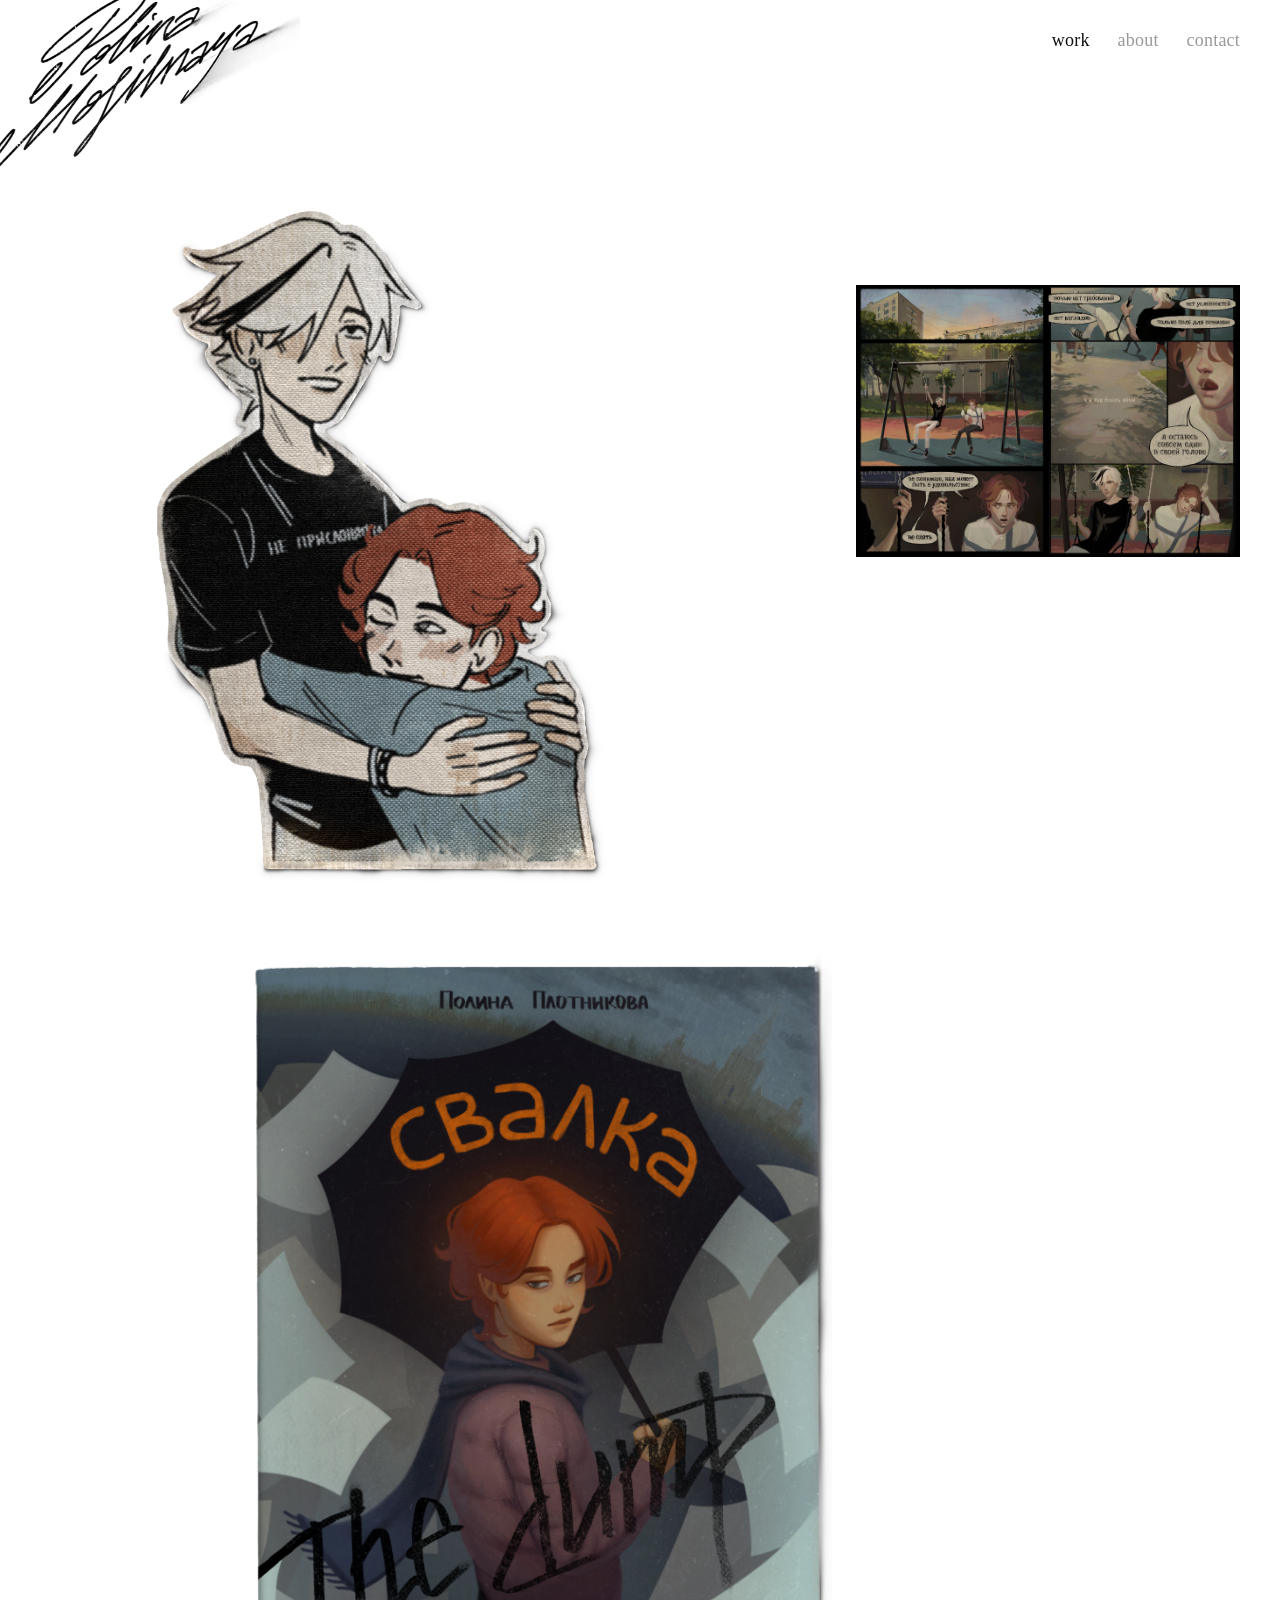
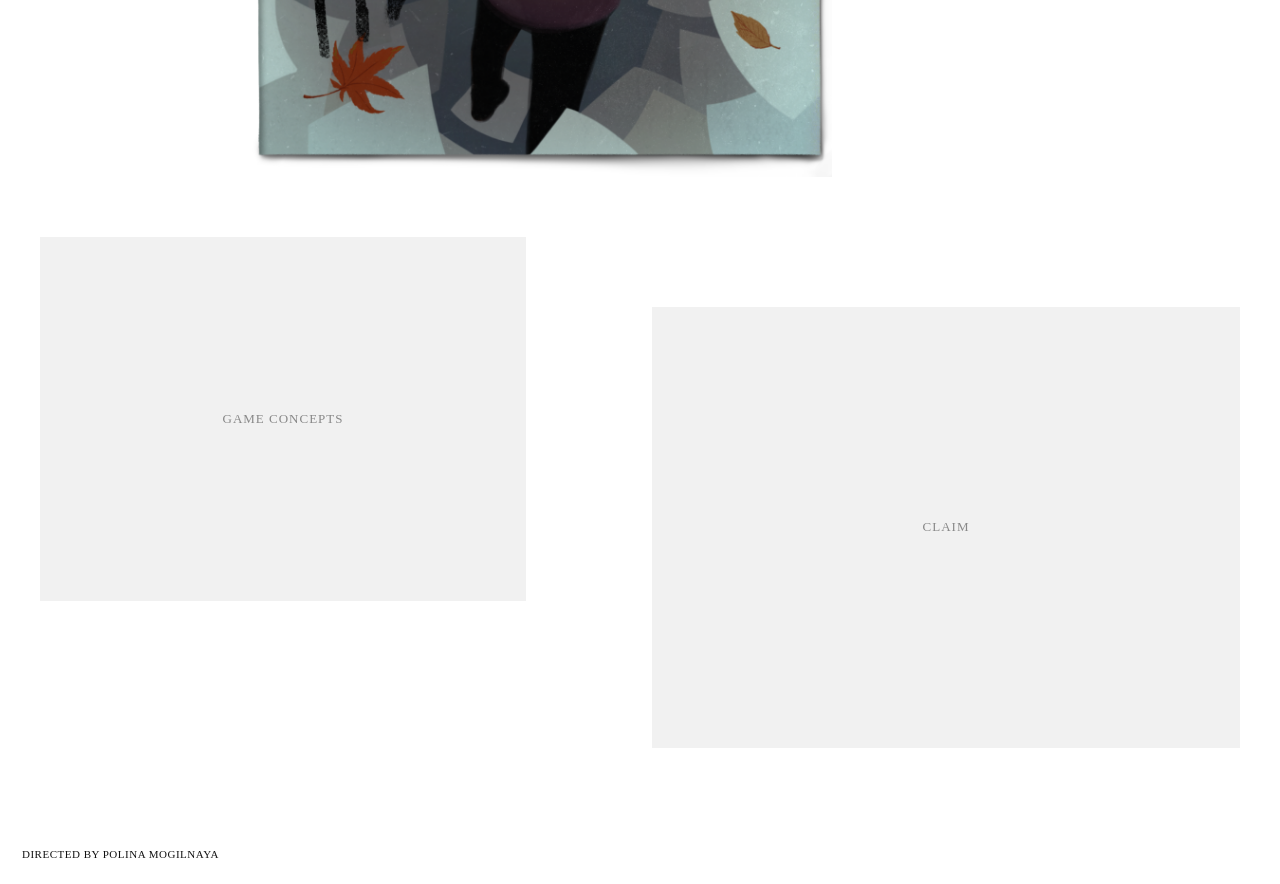
==== index.html @ 929be914 "Unify internal page layouts." ====
<!DOCTYPE html>
<html lang="en">
<head>
    <meta charset="UTF-8">
    <meta name="viewport" content="width=device-width, initial-scale=1.0">

    <title>Polina Mogilnaya</title>
    <meta
    name="description"
    content="Portfolio of Polina Mogilnaya, featuring comics, visual experiments and creative projects."
>

    <link rel="stylesheet" href="style.css">
</head>

<body>
    

<header class="site-header">
    <a href="index.html" class="logo" aria-label="Polina Mogilnaya">
        <img src="images/logosite.png" alt="">
    </a>

    <button
        class="menu-button"
        aria-label="Open menu"
        aria-expanded="false"
        aria-controls="site-menu"
        type="button"
    >
        =
    </button>

    <nav class="site-menu" id="site-menu" aria-hidden="false">
        <a href="index.html#work" class="active" >work</a>
        <a href="about.html">about</a>
        <a href="contact.html">contact</a>
    </nav>
</header>


    <main id="work">
        

        <section class="project">
            <a class="project-link" href="projects/mirkirs.html">
                <img
                    class="project-image"
                    src="images/mirkirs.PNG"
                    alt="Mir and Kira hugging"
                >
                <p class="project-title">mirkirs</p>
            </a>
        </section>


            
        <section class="project">
            <a class="project-link" href="projects/at-night.html">
                <img
                    class="project-image"
                    src="images/at_night.PNG"
                    alt="At night comic"
                >
                <p class="project-title">at night</p>
            </a>
        </section>


            
        <section class="project">
            <a class="project-link" href="projects/the-dump.html">
                <img
                    class="project-image"
                    src="images/thedumpsite.png"
                    alt="The dump comic"
                >
                <p class="project-title">the dump</p>
            </a>
        </section>


        
        <section class="project">
            <a class="project-link" href="projects/game-concepts.html">
                <div class="placeholder">GAME CONCEPTS</div>
                <p class="project-title">game concepts</p>
            </a>
        </section>


        
        <section class="project">
            <a class="project-link" href="projects/claim.html">
                <div class="placeholder">CLAIM</div>
                <p class="project-title">claim</p>
            </a>
        </section>

    </main>

    <footer>
        directed by POLINA MOGILNAYA
    </footer>
<script src="script.js"></script>
</body>
</html>
---- style.css ----
/* ===== ОСНОВА ===== */

* {
    box-sizing: border-box;
}

html {
    scroll-behavior: smooth;
    min-height: 100%;
}

body {
    min-height: 100vh;
    min-height: 100dvh;
    margin: 0;
    display: flex;
    flex-direction: column;
    background: #ffffff;
    color: #111111;
    font-family: "Times New Roman", Times, serif;
    font-size: 16px;
    font-weight: 400;
}

a:focus-visible,
button:focus-visible {
    outline: 2px solid currentColor;
    outline-offset: 5px;
}

button {
    -webkit-tap-highlight-color: transparent;
}

img {
    display: block;
    max-width: 100%;
    height: auto;
}


/* ===== ШАПКА ===== */

.site-header {
    position: relative;
    display: flex;
    justify-content: space-between;
    align-items: flex-start;
    gap: 20px;
    width: 100%;
    padding: 0;
    background: #ffffff;
}

.logo {
    display: block;
    flex: 0 1 420px;
    width: 420px;
    min-width: 0;
    margin: 0 auto 0 0;
    padding: 0;
    line-height: 0;
    position: relative;
    z-index: 5;
}

.logo img {
    display: block;
    width: 100%;
    max-width: none;
    height: auto;
    margin: 0;
    padding: 0;
}

.menu-button {
    display: none;
    flex-shrink: 0;
    background: none;
    border: none;
    padding: 4px;
    color: inherit;
    font-family: inherit;
    font-size: 28px;
    line-height: 1;
    cursor: pointer;
}


/* ===== НАВИГАЦИЯ ===== */

.site-menu {
    display: none;
    flex-direction: column;
    align-items: center;
    gap: 24px;
    padding: 30px 22px;
    background: #ffffff;
}

.site-menu a {
    color: #999999;
    text-decoration: none;
    font-size: 20px;
    font-weight: 400;
    letter-spacing: 0.2px;
    transition: color 0.2s ease;
}

.site-menu a:hover,
.site-menu a.active {
    color: #111111;
}


/* ===== ГЛАВНАЯ: ПРОЕКТЫ ===== */

main {
    padding: 20px 22px 55px;
}

#work {
    display: grid;
    grid-template-columns: minmax(0, 1fr);
    row-gap: 42px;
}

.project {
    min-width: 0;
    align-self: start;
}

.project-link {
    display: block;
    width: 100%;
    color: inherit;
    text-decoration: none;
}

.project-image {
    width: 100%;
    height: auto;
    transition: opacity 180ms ease;
}

.project-link:hover .project-image {
    opacity: 0.84;
}

.project-title {
    display: none;
}

.placeholder {
    display: flex;
    align-items: center;
    justify-content: center;
    width: 100%;
    aspect-ratio: 4 / 3;
    background: #f1f1f1;
    color: #888888;
    font-size: 13px;
    letter-spacing: 1px;
}


/* ===== ПОДВАЛ ===== */

footer {
    margin-top: auto;
    padding: 30px 22px 24px;
    font-size: 11px;
    letter-spacing: 0.5px;
    text-transform: uppercase;
}


/* ===== ABOUT ===== */

/* ===== ОБЩАЯ СТРУКТУРА ВНУТРЕННИХ СТРАНИЦ ===== */

.content-layout {
    display: grid;
    grid-template-columns: minmax(0, 1fr);
    gap: 28px;
    width: 100%;
    max-width: 1100px;
    margin: 0 auto;
    padding: 10px 22px 60px;
}

.page-copy {
    display: flex;
    flex-direction: column;
    align-items: flex-start;
    gap: 24px;
    min-width: 0;
    max-width: 560px;
}

.page-copy p {
    margin: 0;
    font-size: 18px;
    line-height: 1.7;
}

.page-visual {
    width: 100%;
    min-width: 0;
}

.page-visual img {
    display: block;
    width: 100%;
    height: auto;
}


/* ===== CONTACT ===== */


.contact-page {
    display: flex;
    flex-direction: column;
    align-items: flex-start;
    gap: 24px;
    padding: 40px 22px 60px;
    max-width: 1100px;
    width: 100%;
    margin: 0 auto;
}


.contact-page h1 {
    margin: 0;
    font-size: 34px;
    font-weight: 400;
    letter-spacing: -0.7px;
}

.contact-page p {
    max-width: 560px;
    margin: 0;
    font-size: 18px;
    line-height: 1.7;
}

.contact-links {
    list-style: none;
    padding: 0;
    margin: 0;
}

.contact-links li {
    margin-bottom: 14px;
    font-size: 18px;
    line-height: 1.5;
}

.contact-links a {
    color: inherit;
    text-decoration: underline;
    text-underline-offset: 3px;
}


/* ===== СТРАНИЦЫ ПРОЕКТОВ ===== */


.project-page {
    display: flex;
    flex-direction: column;
    align-items: flex-start;
    gap: 0;
    width: 100%;
    max-width: 1100px;
    margin: 0 auto;
    padding: 28px 22px 70px;
}


.project-page h1 {
    margin: 0 0 16px;
    font-size: 32px;
    font-weight: 400;
    letter-spacing: -0.5px;
}


.project-description {
    width: 100%;
    max-width: 560px;
    margin: 0 0 24px;
    color: #111111;
    font-size: 18px;
    font-weight: 400;
    line-height: 1.7;
}


.project-description p {
    margin: 0 0 16px;
}

.project-description p:last-child {
    margin-bottom: 0;
}

.project-detail-image {
    width: 100%;
    max-width: 100%;
    height: auto;
    margin: 0 0 24px;
}


/* ===== ССЫЛКИ ВНУТРИ ТЕКСТА ===== */

.text-link {
    color: #999999;
    text-decoration: none;
    transition: color 0.2s ease;
}

.text-link:hover {
    color: #111111;
}


/* ===== ДЕСКТОП ===== */

@media (min-width: 700px) {

    .site-header {
        padding: 0;
    }

    .logo {
        flex: 0 1 300px;
        width: 300px;
    }

    .menu-button {
        display: none;
    }

    .site-menu {
        position: relative;
        z-index: 10;
        display: flex;
        flex-direction: row;
        align-items: center;
        justify-content: flex-end;
        gap: 28px;
        padding: 30px 40px 0 0;
        margin-left: auto;
        background: transparent;
    }

    .site-menu a {
        font-size: 18px;
    }

    #work {
        grid-template-columns: repeat(12, minmax(0, 1fr));
        column-gap: 24px;
        row-gap: 60px;
        align-items: start;
        padding: 28px 40px 70px;
    }

    #work .project:nth-child(1) {
        grid-column: 1 / span 7;
        grid-row: 1;
    }

    #work .project:nth-child(2) {
        grid-column: 9 / span 4;
        grid-row: 1;
        margin-top: 90px;
    }

    #work .project:nth-child(3) {
        grid-column: 3 / span 6;
        grid-row: 2;
    }

    #work .project:nth-child(4) {
        grid-column: 1 / span 5;
        grid-row: 3;
    }

    #work .project:nth-child(5) {
        grid-column: 7 / span 6;
        grid-row: 3;
        margin-top: 70px;
    }

   
    /* Внутренние страницы: две колонки */

    .content-layout {
        grid-template-columns: minmax(0, 1fr) minmax(0, 1fr);
        column-gap: 60px;
        row-gap: 28px;
        padding: 30px 40px 80px;
    }

    .page-copy p {
        font-size: 19px;
    }


   .contact-page {
    padding: 60px 40px 80px;
    margin-left: 0;
    margin-right: 0;
    }


    .contact-page p,
    .contact-links li {
        font-size: 19px;
    }

  .project-page {
    padding: 40px 40px 80px;
    margin-left: 0;
    margin-right: 0;
    }

    .project-description {
        font-size: 19px;
    }
}


/* ===== МОБИЛЬНАЯ ВЕРСИЯ ===== */

@media (max-width: 699px) {

    .site-header {
        position: relative;
        z-index: 20;
        padding: 0;
        align-items: flex-start;
    }
    .logo {
        flex: 0 1 55%;
        width: 55%;
        min-width: 0;
        position: relative;
        z-index: 30;
    }
    .logo img {
        width: 100%;
    }

    .menu-button {
        display: block;
        position: relative;
        z-index: 30;
        margin: 12px 14px 0 auto;
    }

    .site-menu {
        position: fixed;
        inset: 0;
        z-index: 10;
        width: 100%;
        height: 100vh;
        height: 100dvh;
        display: flex;
        flex-direction: column;
        align-items: center;
        justify-content: center;
        gap: 28px;
        padding: 100px 22px 40px;
        margin: 0;
        background: #ffffff;
        box-sizing: border-box;
        opacity: 0;
        visibility: hidden;
        pointer-events: none;
        transform: translateY(8px);
        transition:
            opacity 0.3s ease,
            transform 0.3s ease,
            visibility 0.3s ease;
    }

    .site-menu.is-open {
        opacity: 1;
        visibility: visible;
        pointer-events: auto;
        transform: translateY(0);
    }

    .site-menu a {
        font-size: 22px;
        text-align: center;
    }

    .about-page h1,
    .contact-page h1 {
        font-size: 30px;
    }

    .about-page > p,
    .contact-page p,
    .contact-links li,
    .project-description {
        font-size: 18px;
    }

    .project-page h1 {
        font-size: 28px;
    }
}


/* ===== УМЕНЬШЕНИЕ АНИМАЦИИ ===== */

@media (prefers-reduced-motion: reduce) {
    html {
        scroll-behavior: auto;
    }

    *,
    *::before,
    *::after {
        transition-duration: 0.01ms !important;
    }
}
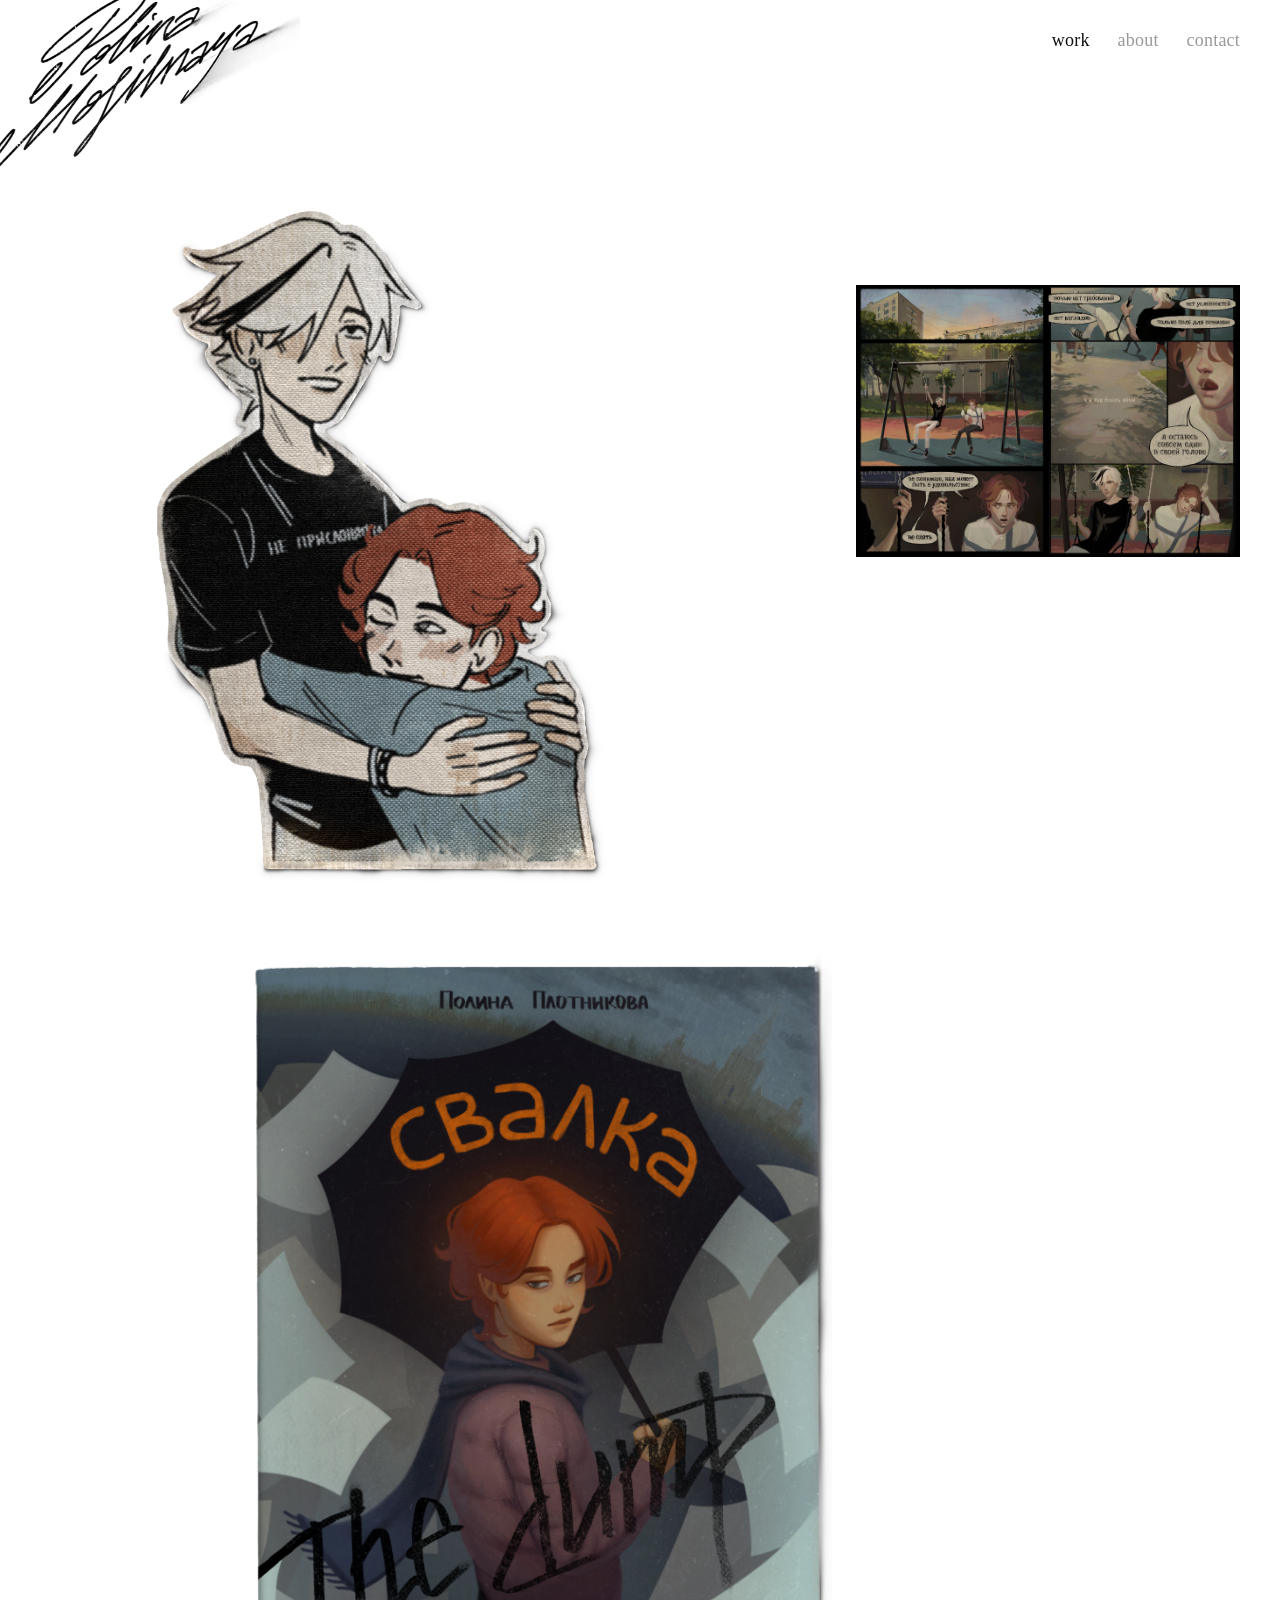
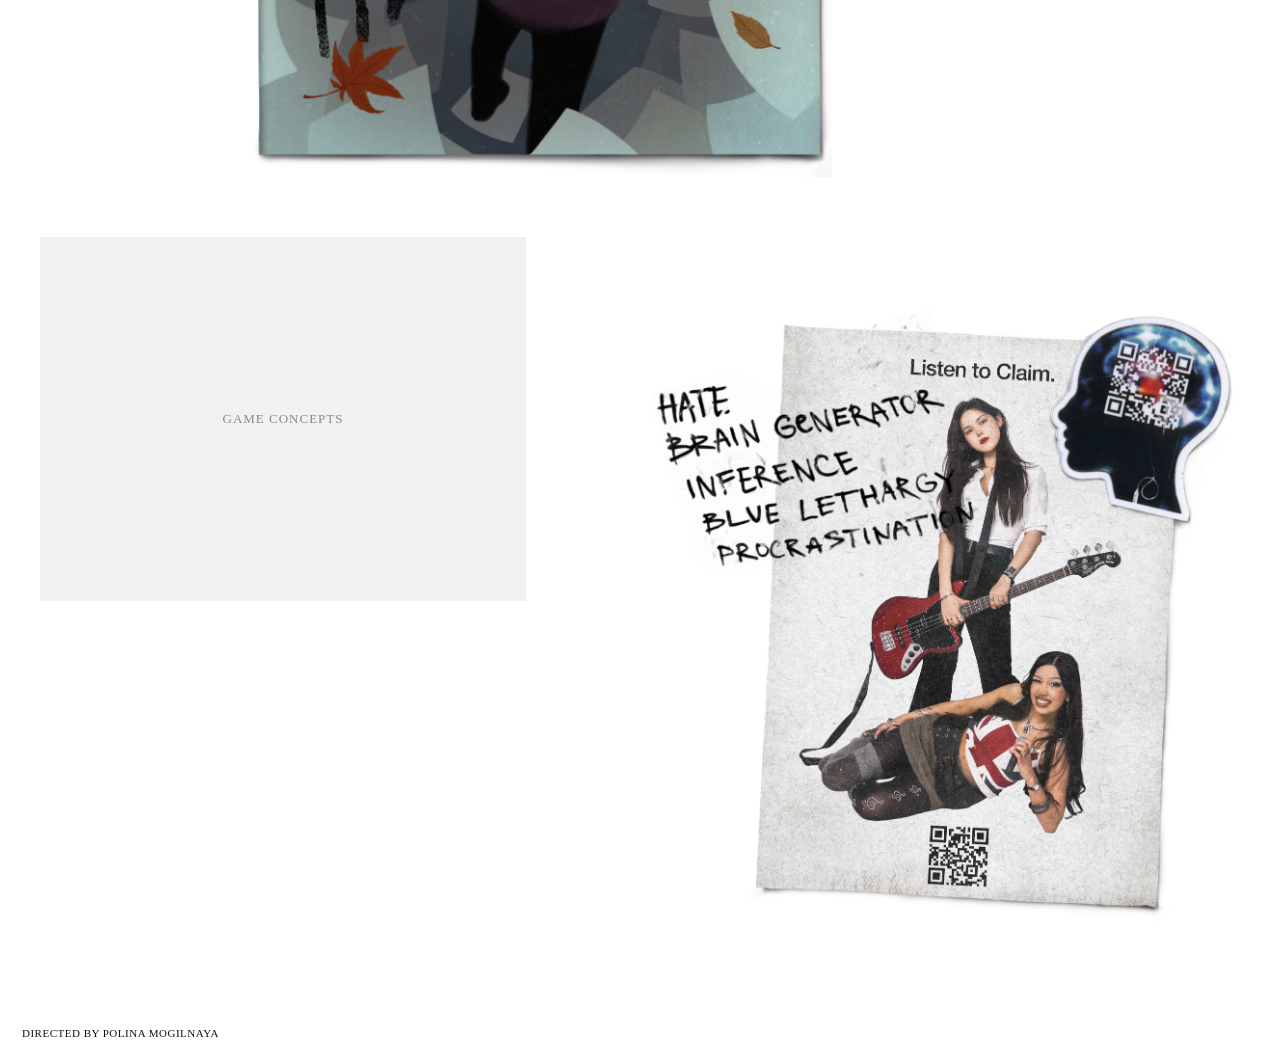
==== commit c1e7401b: "claim videos" ====
--- a/index.html
+++ b/index.html
@@ -92,11 +92,15 @@
 
         
         <section class="project">
-            <a class="project-link" href="projects/claim.html">
-                <div class="placeholder">CLAIM</div>
-                <p class="project-title">claim</p>
-            </a>
-        </section>
+    <a class="project-link" href="projects/claim.html">
+        <img
+            class="project-image"
+            src="images/claimstuff.jpg"
+            alt="Claim"
+        >
+        <p class="project-title">claim</p>
+    </a>
+    </section>
 
     </main>
 
--- a/style.css
+++ b/style.css
@@ -535,3 +535,65 @@
         transition-duration: 0.01ms !important;
     }
 }
+/* ===== CLAIM PROJECT ===== */
+
+.claim-page {
+    display: flex;
+    flex-direction: column;
+    gap: 24px;
+    padding: 0 22px 60px;
+}
+
+.claim-video,
+.claim-photo,
+.claim-logo-video {
+    display: block;
+    width: 100%;
+    height: auto;
+}
+
+.claim-video {
+    aspect-ratio: 9 / 16;
+    object-fit: cover;
+}
+
+@media (max-width: 699px) {
+    .claim-page {
+        padding: 0 0 40px;
+        gap: 20px;
+    }
+
+    .claim-video {
+        width: 100%;
+    }
+
+    .claim-photo,
+    .claim-logo-video {
+        padding: 0 22px;
+    }
+}
+
+@media (min-width: 700px) {
+    .claim-page {
+        align-items: center;
+        padding: 30px 40px 80px;
+        gap: 40px;
+    }
+
+    .claim-video {
+        width: min(100%, 420px);
+    }
+
+    .claim-photo {
+        width: min(100%, 900px);
+    }
+
+    .claim-logo-video {
+        width: min(100%, 500px);
+    }
+}
+@media (max-width: 699px) {
+    .claim-page .page-copy {
+        margin: 0 22px;
+    }
+}
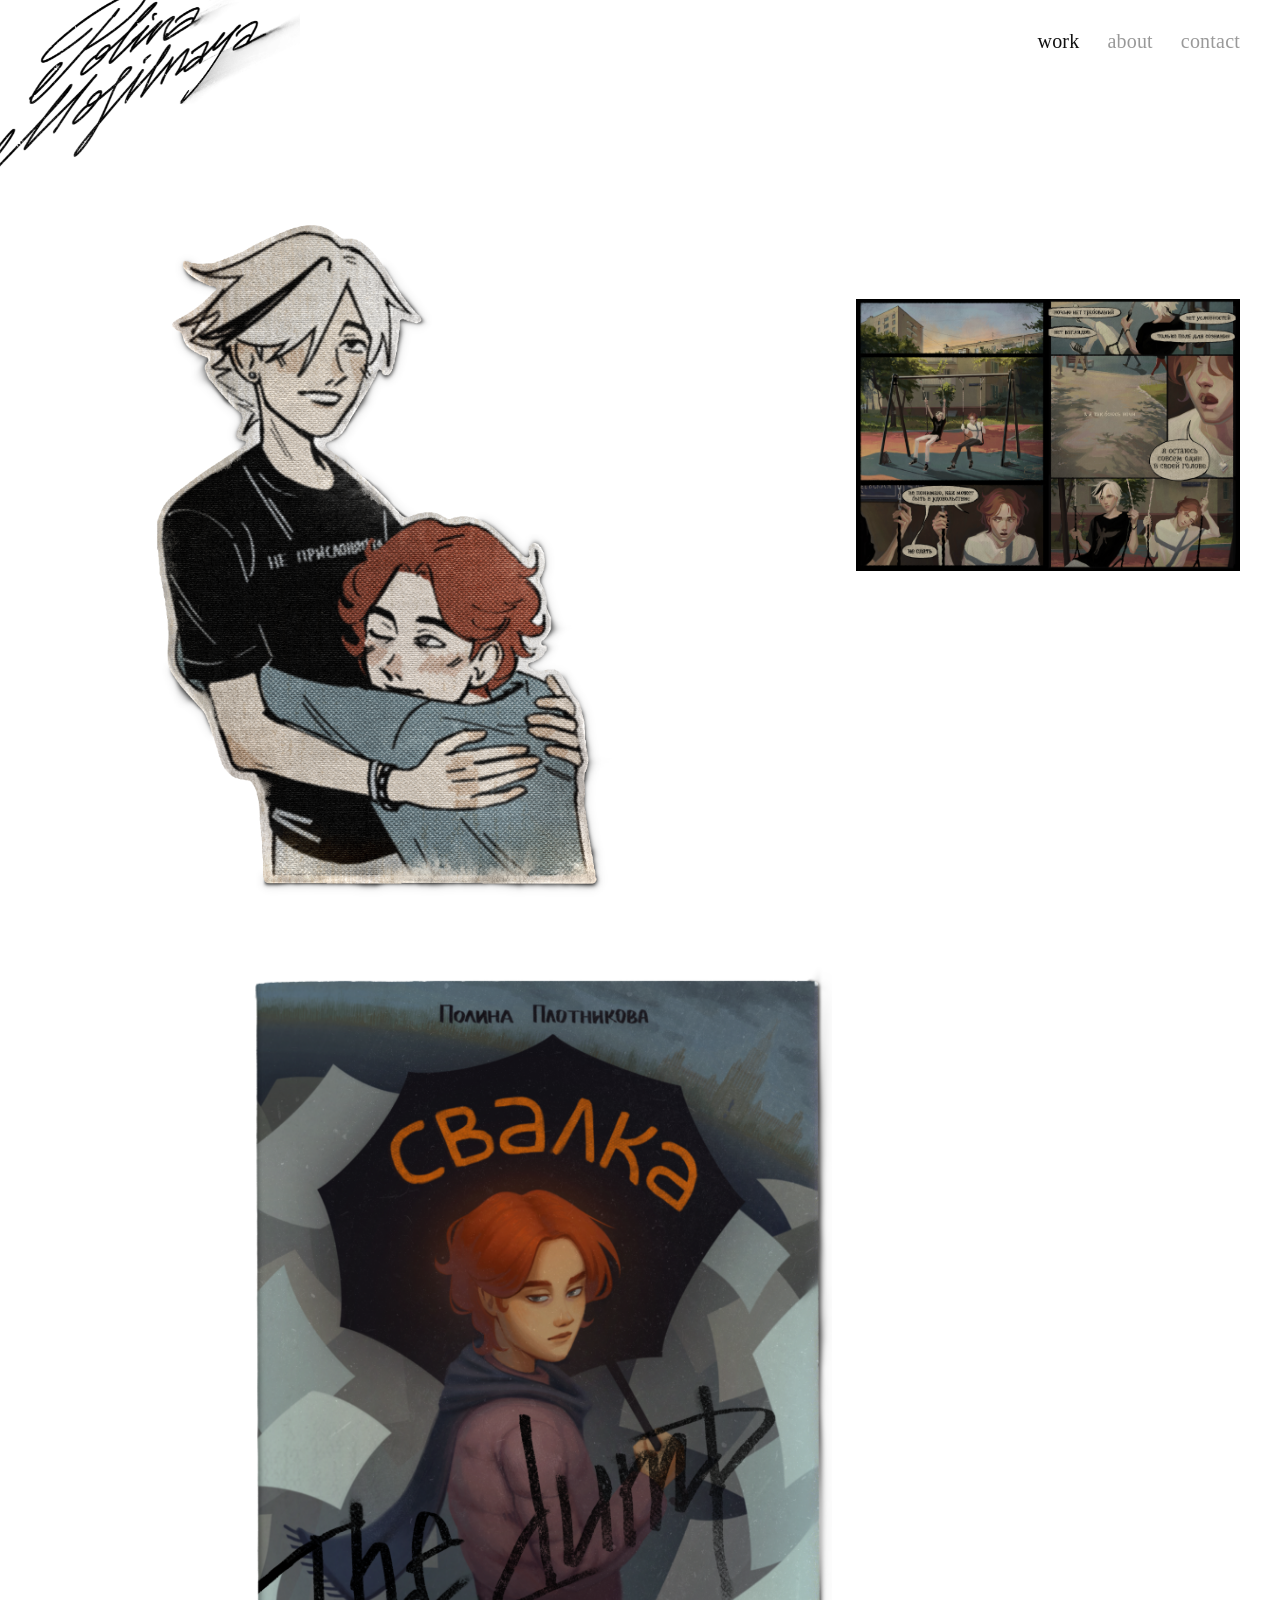
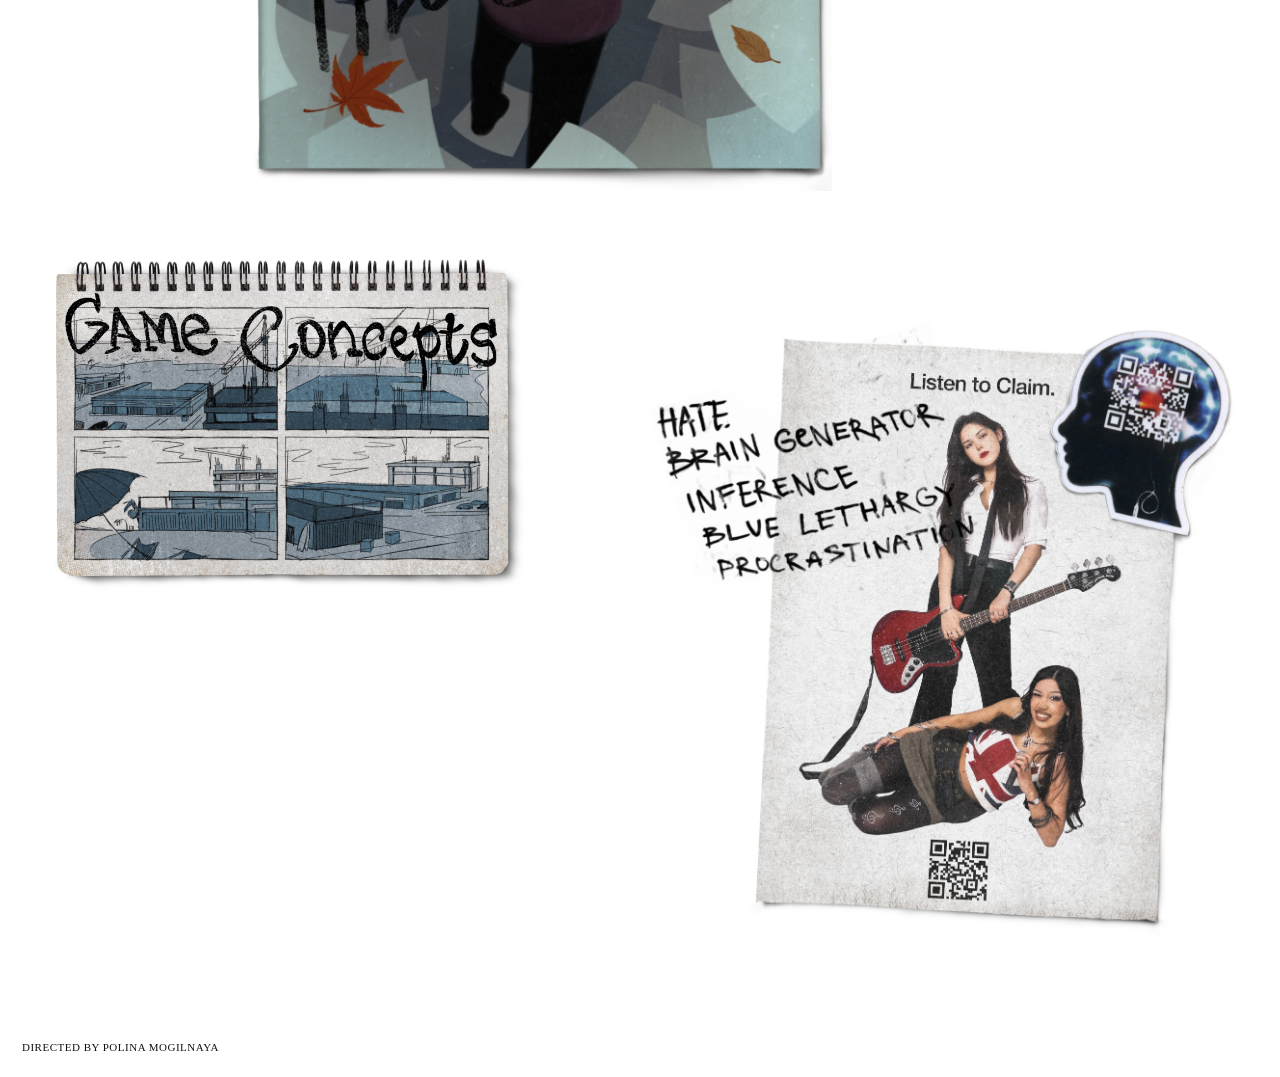
==== commit 04ab39ee: "Refine mobile menu, spacing and project layout" ====
--- a/index.html
+++ b/index.html
@@ -84,7 +84,11 @@
         
         <section class="project">
             <a class="project-link" href="projects/game-concepts.html">
-                <div class="placeholder">GAME CONCEPTS</div>
+                <img
+                    class="project-image"
+                    src="images/gameconcepts.png"
+                    alt="Game Concepts"
+                >
                 <p class="project-title">game concepts</p>
             </a>
         </section>
--- a/style.css
+++ b/style.css
@@ -1,5 +1,3 @@
-
-
 
 /* ===== ОСНОВА ===== */
 
@@ -119,7 +117,7 @@
 /* ===== ГЛАВНАЯ: ПРОЕКТЫ ===== */
 
 main {
-    padding: 20px 22px 55px;
+    padding: 34px 22px 55px;
 }
 
 #work {
@@ -178,9 +176,7 @@
 }
 
 
-/* ===== ABOUT ===== */
-
-/* ===== ОБЩАЯ СТРУКТУРА ВНУТРЕННИХ СТРАНИЦ ===== */
+/* ===== ВНУТРЕННИЕ СТРАНИЦЫ ===== */
 
 .content-layout {
     display: grid;
@@ -189,7 +185,7 @@
     width: 100%;
     max-width: 1100px;
     margin: 0 auto;
-    padding: 10px 22px 60px;
+    padding: 24px 22px 60px;
 }
 
 .page-copy {
@@ -219,20 +215,18 @@
 }
 
 
-/* ===== CONTACT ===== */
-
+/* ===== ABOUT И CONTACT ===== */
 
 .contact-page {
     display: flex;
     flex-direction: column;
     align-items: flex-start;
     gap: 24px;
-    padding: 40px 22px 60px;
+    padding: 54px 22px 60px;
     max-width: 1100px;
     width: 100%;
     margin: 0 auto;
 }
-
 
 .contact-page h1 {
     margin: 0;
@@ -266,9 +260,20 @@
     text-underline-offset: 3px;
 }
 
+/* Ссылка на почту в About */
+
+.about-page a[href^="mailto:"] {
+    color: inherit;
+    text-decoration: none;
+    text-underline-offset: 3px;
+}
+
+.about-page a[href^="mailto:"]:hover {
+    color: #999999;
+}
+
 
 /* ===== СТРАНИЦЫ ПРОЕКТОВ ===== */
-
 
 .project-page {
     display: flex;
@@ -278,9 +283,8 @@
     width: 100%;
     max-width: 1100px;
     margin: 0 auto;
-    padding: 28px 22px 70px;
-}
-
+    padding: 42px 22px 70px;
+}
 
 .project-page h1 {
     margin: 0 0 16px;
@@ -288,7 +292,6 @@
     font-weight: 400;
     letter-spacing: -0.5px;
 }
-
 
 .project-description {
     width: 100%;
@@ -300,7 +303,6 @@
     line-height: 1.7;
 }
 
-
 .project-description p {
     margin: 0 0 16px;
 }
@@ -317,7 +319,7 @@
 }
 
 
-/* ===== ССЫЛКИ ВНУТРИ ТЕКСТА ===== */
+/* ===== ССЫЛКИ В ТЕКСТЕ ===== */
 
 .text-link {
     color: #999999;
@@ -327,6 +329,57 @@
 
 .text-link:hover {
     color: #111111;
+}
+
+
+/* ===== CLAIM PROJECT ===== */
+
+.claim-page {
+    display: flex;
+    flex-direction: column;
+    gap: 24px;
+    padding: 0 22px 60px;
+}
+
+.claim-video,
+.claim-photo,
+.claim-logo-video {
+    display: block;
+    width: 100%;
+    height: auto;
+}
+
+.claim-video {
+    aspect-ratio: 9 / 16;
+    object-fit: cover;
+}
+
+
+/* ===== СТРАНИЦА ОШИБКИ ===== */
+
+.error-page {
+    padding: 30px 22px;
+}
+
+.error-page h1 {
+    margin: 0 0 24px;
+    font-size: clamp(64px, 15vw, 180px);
+    line-height: 0.9;
+    font-weight: 400;
+}
+
+.error-image {
+    display: block;
+    width: 100%;
+    max-width: 600px;
+    height: auto;
+    margin-bottom: 24px;
+}
+
+.error-page a {
+    color: inherit;
+    text-decoration: none;
+    font-size: 14px;
 }
 
 
@@ -361,7 +414,7 @@
     }
 
     .site-menu a {
-        font-size: 18px;
+        font-size: 20px;
     }
 
     #work {
@@ -369,7 +422,7 @@
         column-gap: 24px;
         row-gap: 60px;
         align-items: start;
-        padding: 28px 40px 70px;
+        padding: 42px 40px 70px;
     }
 
     #work .project:nth-child(1) {
@@ -399,41 +452,75 @@
         margin-top: 70px;
     }
 
-   
-    /* Внутренние страницы: две колонки */
-
     .content-layout {
         grid-template-columns: minmax(0, 1fr) minmax(0, 1fr);
         column-gap: 60px;
         row-gap: 28px;
-        padding: 30px 40px 80px;
+        padding: 44px 40px 80px;
     }
 
     .page-copy p {
         font-size: 19px;
     }
 
-
-   .contact-page {
-    padding: 60px 40px 80px;
-    margin-left: 0;
-    margin-right: 0;
-    }
-
+    .contact-page {
+        padding: 74px 40px 80px;
+        margin-left: 0;
+        margin-right: 0;
+    }
 
     .contact-page p,
     .contact-links li {
         font-size: 19px;
     }
 
-  .project-page {
-    padding: 40px 40px 80px;
-    margin-left: 0;
-    margin-right: 0;
+    .project-page {
+        padding: 54px 40px 80px;
+        margin-left: 0;
+        margin-right: 0;
     }
 
     .project-description {
         font-size: 19px;
+    }
+
+    .claim-page {
+        display: grid;
+        grid-template-columns: minmax(0, 1fr) minmax(0, 1fr);
+        align-items: start;
+        column-gap: 60px;
+        row-gap: 40px;
+        padding: 38px 40px 80px;
+    }
+
+    .claim-page .page-copy {
+        grid-column: 1;
+        grid-row: 1;
+    }
+
+    .claim-video,
+    .claim-photo,
+    .claim-logo-video {
+        width: 100%;
+        height: auto;
+        padding: 0;
+    }
+
+    .claim-video {
+        grid-column: 2;
+        grid-row: 1;
+        aspect-ratio: 9 / 16;
+        object-fit: cover;
+    }
+
+    .claim-photo {
+        grid-column: 2;
+        grid-row: 2;
+    }
+
+    .claim-logo-video {
+        grid-column: 2;
+        grid-row: 3;
     }
 }
 
@@ -447,7 +534,9 @@
         z-index: 20;
         padding: 0;
         align-items: flex-start;
-    }
+        background: #ffffff;
+    }
+
     .logo {
         flex: 0 1 55%;
         width: 55%;
@@ -455,6 +544,7 @@
         position: relative;
         z-index: 30;
     }
+
     .logo img {
         width: 100%;
     }
@@ -464,6 +554,7 @@
         position: relative;
         z-index: 30;
         margin: 12px 14px 0 auto;
+        font-size: 36px;
     }
 
     .site-menu {
@@ -477,8 +568,8 @@
         flex-direction: column;
         align-items: center;
         justify-content: center;
-        gap: 28px;
-        padding: 100px 22px 40px;
+        gap: 32px;
+        padding: 70px 22px 90px;
         margin: 0;
         background: #ffffff;
         box-sizing: border-box;
@@ -500,7 +591,7 @@
     }
 
     .site-menu a {
-        font-size: 22px;
+        font-size: 25px;
         text-align: center;
     }
 
@@ -519,12 +610,36 @@
     .project-page h1 {
         font-size: 28px;
     }
+
+    .claim-page {
+        padding: 0 0 40px;
+        gap: 20px;
+    }
+
+    .claim-video {
+        width: 100%;
+    }
+
+    .claim-photo,
+    .claim-logo-video {
+        padding: 0 22px;
+    }
+
+    .claim-page .page-copy {
+        margin: 0 22px;
+    }
+    
+        .content-layout:has(img[src*="thedumppagessite"]) .page-visual {
+        width: calc(100% + 44px);
+        margin-left: -22px;
+    }
 }
 
 
 /* ===== УМЕНЬШЕНИЕ АНИМАЦИИ ===== */
 
 @media (prefers-reduced-motion: reduce) {
+
     html {
         scroll-behavior: auto;
     }
@@ -535,65 +650,3 @@
         transition-duration: 0.01ms !important;
     }
 }
-/* ===== CLAIM PROJECT ===== */
-
-.claim-page {
-    display: flex;
-    flex-direction: column;
-    gap: 24px;
-    padding: 0 22px 60px;
-}
-
-.claim-video,
-.claim-photo,
-.claim-logo-video {
-    display: block;
-    width: 100%;
-    height: auto;
-}
-
-.claim-video {
-    aspect-ratio: 9 / 16;
-    object-fit: cover;
-}
-
-@media (max-width: 699px) {
-    .claim-page {
-        padding: 0 0 40px;
-        gap: 20px;
-    }
-
-    .claim-video {
-        width: 100%;
-    }
-
-    .claim-photo,
-    .claim-logo-video {
-        padding: 0 22px;
-    }
-}
-
-@media (min-width: 700px) {
-    .claim-page {
-        align-items: center;
-        padding: 30px 40px 80px;
-        gap: 40px;
-    }
-
-    .claim-video {
-        width: min(100%, 420px);
-    }
-
-    .claim-photo {
-        width: min(100%, 900px);
-    }
-
-    .claim-logo-video {
-        width: min(100%, 500px);
-    }
-}
-@media (max-width: 699px) {
-    .claim-page .page-copy {
-        margin: 0 22px;
-    }
-}
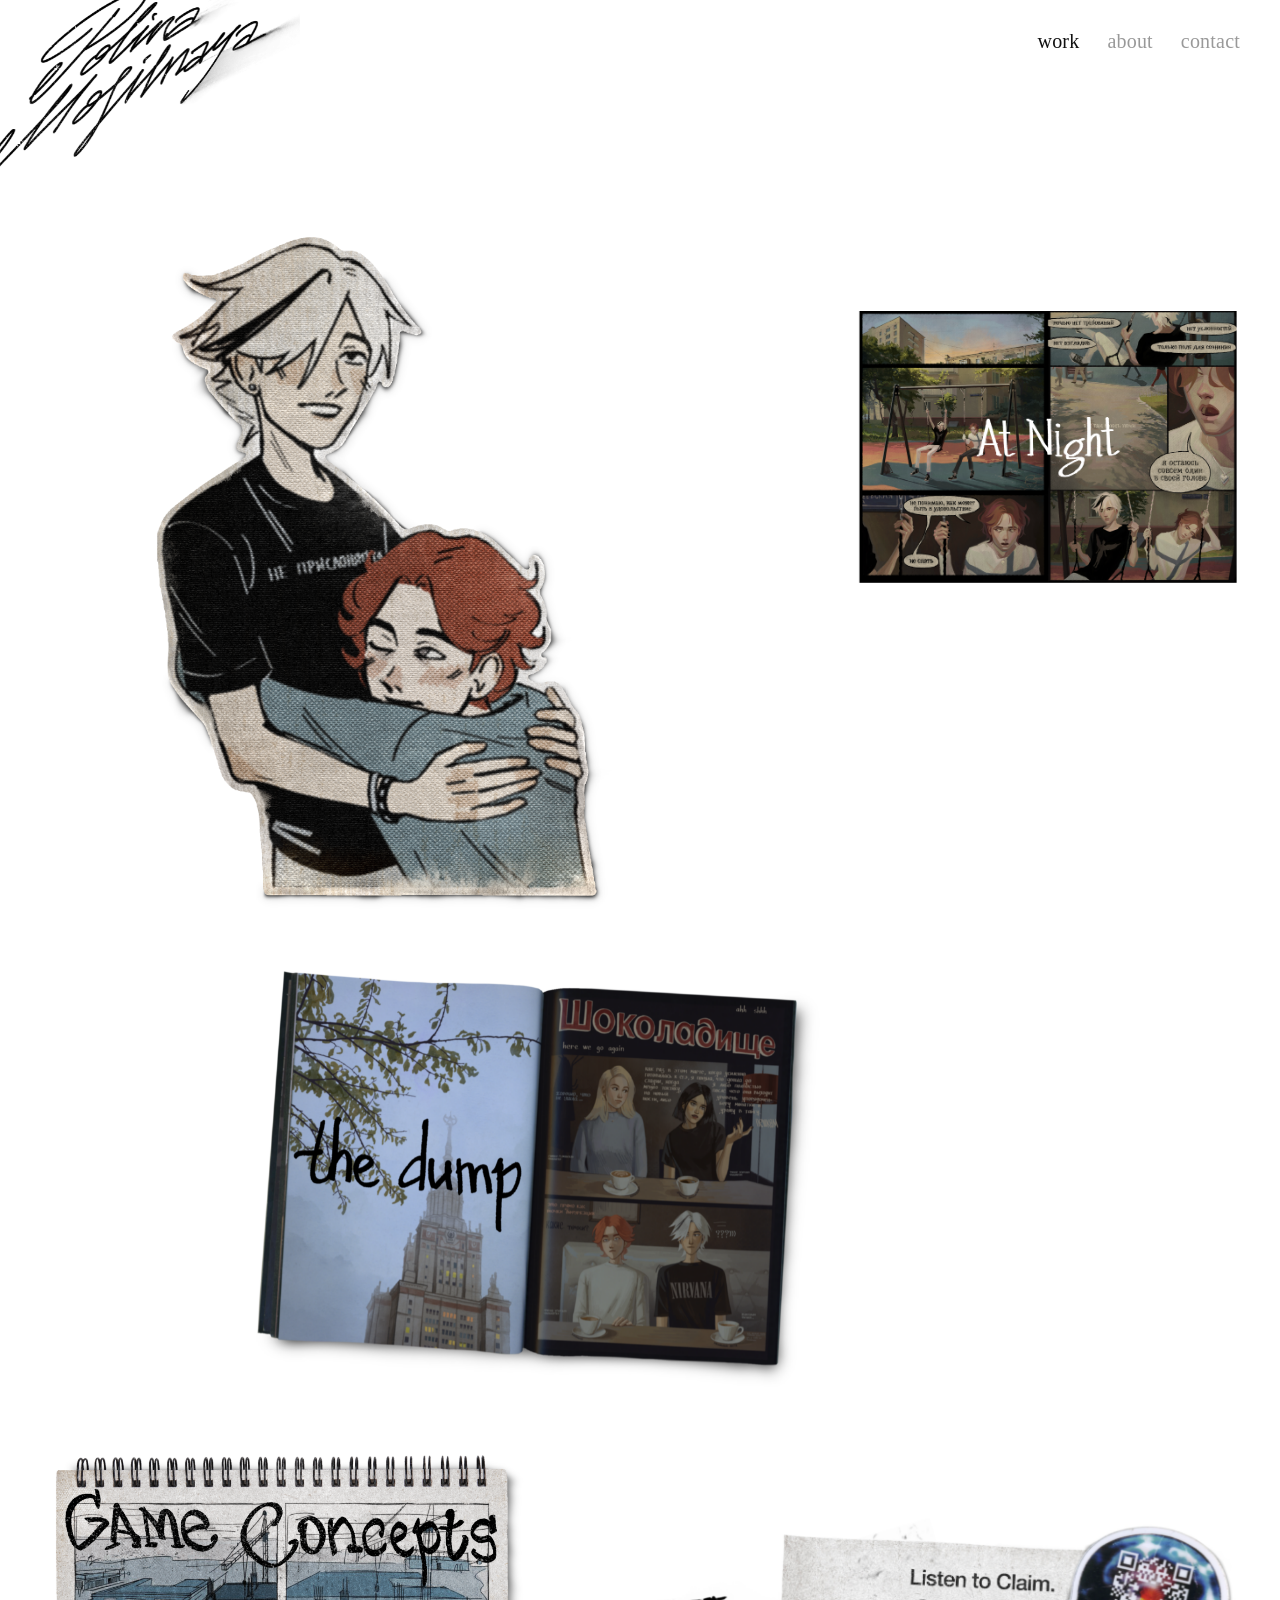
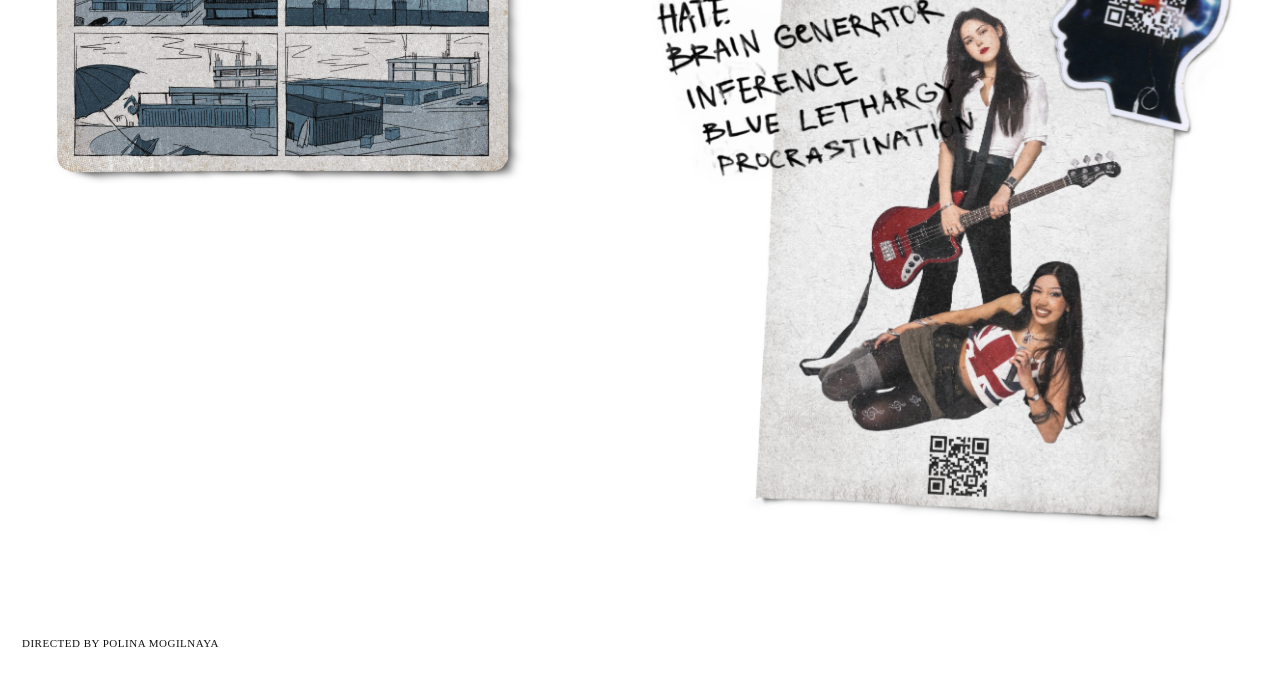
==== commit 87294c64: "print & thedump" ====
--- a/index.html
+++ b/index.html
@@ -32,11 +32,13 @@
         =
     </button>
 
-    <nav class="site-menu" id="site-menu" aria-hidden="false">
-        <a href="index.html#work" class="active" >work</a>
-        <a href="about.html">about</a>
-        <a href="contact.html">contact</a>
-    </nav>
+  <nav class="site-menu" id="site-menu" aria-hidden="false">
+    <a href="index.html#work" class="active">work</a>
+    <a href="about.html">about</a>
+    <a href="contact.html">contact</a>
+
+    <img class="menu-stamp" src="images/printsite.png" alt="">
+</nav>
 </header>
 
 
--- a/style.css
+++ b/style.css
@@ -33,7 +33,8 @@
     -webkit-tap-highlight-color: transparent;
 }
 
-img {
+img,
+video {
     display: block;
     max-width: 100%;
     height: auto;
@@ -50,6 +51,7 @@
     gap: 20px;
     width: 100%;
     padding: 0;
+    margin-bottom: 12px;
     background: #ffffff;
 }
 
@@ -72,6 +74,9 @@
     height: auto;
     margin: 0;
     padding: 0;
+    animation: none;
+    opacity: 1;
+    transform: none;
 }
 
 .menu-button {
@@ -214,6 +219,10 @@
     height: auto;
 }
 
+.page-visual img + img {
+    margin-top: 24px;
+}
+
 
 /* ===== ABOUT И CONTACT ===== */
 
@@ -259,6 +268,7 @@
     text-decoration: underline;
     text-underline-offset: 3px;
 }
+
 
 /* Ссылка на почту в About */
 
@@ -338,6 +348,9 @@
     display: flex;
     flex-direction: column;
     gap: 24px;
+    width: 100%;
+    max-width: 1100px;
+    margin: 0 auto;
     padding: 0 22px 60px;
 }
 
@@ -452,11 +465,26 @@
         margin-top: 70px;
     }
 
+    /* Единое выравнивание внутренних страниц */
+
+    .content-layout,
+    .contact-page,
+    .project-page,
+    .claim-page {
+        margin-left: auto;
+        margin-right: auto;
+        padding-left: 40px;
+        padding-right: 40px;
+    }
+
+    /* Две колонки: текст слева, изображения справа */
+
     .content-layout {
         grid-template-columns: minmax(0, 1fr) minmax(0, 1fr);
         column-gap: 60px;
         row-gap: 28px;
-        padding: 44px 40px 80px;
+        padding-top: 44px;
+        padding-bottom: 80px;
     }
 
     .page-copy p {
@@ -464,9 +492,12 @@
     }
 
     .contact-page {
-        padding: 74px 40px 80px;
-        margin-left: 0;
-        margin-right: 0;
+        padding-top: 74px;
+        padding-bottom: 80px;
+    }
+
+    .contact-page h1 {
+        font-size: 30px;
     }
 
     .contact-page p,
@@ -475,14 +506,19 @@
     }
 
     .project-page {
-        padding: 54px 40px 80px;
-        margin-left: 0;
-        margin-right: 0;
+        padding-top: 54px;
+        padding-bottom: 80px;
+    }
+
+    .project-page h1 {
+        font-size: 28px;
     }
 
     .project-description {
         font-size: 19px;
     }
+
+    /* Claim: текст слева, медиа справа */
 
     .claim-page {
         display: grid;
@@ -490,12 +526,14 @@
         align-items: start;
         column-gap: 60px;
         row-gap: 40px;
-        padding: 38px 40px 80px;
+        padding-top: 38px;
+        padding-bottom: 80px;
     }
 
     .claim-page .page-copy {
         grid-column: 1;
         grid-row: 1;
+        margin: 0;
     }
 
     .claim-video,
@@ -518,9 +556,21 @@
         grid-row: 2;
     }
 
-    .claim-logo-video {
+    .claim-diskspin-video {
         grid-column: 2;
         grid-row: 3;
+    }
+
+    .claim-page .claim-logo-video:not(.claim-diskspin-video) {
+        grid-column: 2;
+        grid-row: 4;
+    }
+
+    /* Особая ширина изображений проекта The Dump */
+
+    .content-layout:has(img[src*="thedumppagessite"]) .page-visual {
+        width: calc(100% + 44px);
+        margin-left: -22px;
     }
 }
 
@@ -628,12 +678,24 @@
     .claim-page .page-copy {
         margin: 0 22px;
     }
-    
-        .content-layout:has(img[src*="thedumppagessite"]) .page-visual {
+
+    .content-layout:has(img[src*="thedumppagessite"]) .page-visual {
         width: calc(100% + 44px);
         margin-left: -22px;
     }
 }
+
+
+
+
+/* Логотип не анимируем */
+
+.site-header .logo img {
+    animation: none;
+    opacity: 1;
+    transform: none;
+}
+
 
 
 /* ===== УМЕНЬШЕНИЕ АНИМАЦИИ ===== */
@@ -648,5 +710,274 @@
     *::before,
     *::after {
         transition-duration: 0.01ms !important;
-    }
-}
+        animation-duration: 0.01ms !important;
+        animation-iteration-count: 1 !important;
+        scroll-behavior: auto !important;
+    }
+
+    .site-header .logo img {
+        animation: none !important;
+        opacity: 1;
+        transform: none;
+    }
+}
+
+/* ===== ФЕЙД-ИН ПОСЛЕ ЗАГРУЗКИ МЕДИА ===== */
+
+img.media-pending,
+video.media-pending {
+    opacity: 0;
+}
+
+img.media-loaded,
+video.media-loaded {
+    animation: mediaFadeIn 0.8s ease both;
+}
+
+/* Логотип появляется сразу */
+
+.site-header .logo img {
+    opacity: 1;
+    animation: none !important;
+}
+
+@keyframes mediaFadeIn {
+    from {
+        opacity: 0;
+        transform: translateY(6px);
+    }
+
+    to {
+        opacity: 1;
+        transform: translateY(0);
+    }
+}
+
+@media (prefers-reduced-motion: reduce) {
+    img.media-pending,
+    video.media-pending {
+        opacity: 1;
+    }
+
+    img.media-loaded,
+    video.media-loaded {
+        animation: none !important;
+        opacity: 1;
+        transform: none;
+    }
+}
+/* Sticky project description — desktop only */
+@media (min-width: 700px) {
+    .content-layout .page-copy {
+        position: sticky;
+        top: 70px;
+        align-self: start;
+    }
+
+    .claim-page > .page-copy {
+        position: sticky;
+        top: 70px;
+        align-self: start;
+    }
+}
+
+
+/* ===== ИКОНКИ КОНТАКТОВ ===== */
+
+.contact-links {
+    display: flex;
+    flex-direction: column;
+    align-items: flex-start;
+    gap: 22px;
+    padding: 0;
+    margin: 0;
+    list-style: none;
+}
+
+.contact-links li {
+    margin: 0;
+    line-height: 0;
+}
+
+.contact-links a {
+    display: inline-flex;
+    align-items: center;
+    justify-content: flex-start;
+    text-decoration: none;
+}
+
+.contact-links img {
+    display: block;
+    width: 46px;
+    height: 46px;
+    object-fit: contain;
+    transition: opacity 0.2s ease;
+}
+
+.contact-links a:hover img {
+    opacity: 0.65;
+}
+
+/* ===== CONTACT: КРУПНЫЕ ИКОНКИ ===== */
+
+.contact-layout .contact-icons {
+    display: flex;
+    flex-direction: column;
+    align-items: center;
+    justify-content: center;
+    gap: 30px;
+    padding: 10px 0;
+}
+
+.contact-layout .contact-icons a {
+    display: flex;
+    align-items: center;
+    justify-content: center;
+    width: 100%;
+    text-decoration: none;
+}
+
+.contact-layout .contact-icons img {
+    width: 64px;
+    height: 64px;
+    object-fit: contain;
+    transition: opacity 0.2s ease;
+}
+
+.contact-layout .contact-icons a:hover img {
+    opacity: 0.65;
+}
+
+/* ===== CONTACT: ПЕЧАТЬ В ПОДВАЛЕ ===== */
+
+.contact-footer {
+    display: flex;
+    align-items: center;
+    justify-content: space-between;
+    gap: 20px;
+}
+
+.footer-stamp {
+    display: none;
+}
+
+@media (min-width: 700px) {
+    .contact-layout {
+        min-height: 55vh;
+    }
+
+    .contact-layout .contact-icons {
+        grid-column: 2;
+        grid-row: 1;
+        align-self: stretch;
+        justify-content: center;
+        gap: 38px;
+    }
+
+    .contact-layout .contact-icons img {
+        width: 88px;
+        height: 88px;
+    }
+
+    .contact-footer {
+        position: relative;
+        width: 100%;
+        padding-right: 40px;
+    }
+
+    .contact-footer .footer-stamp {
+        display: block;
+        width: 100px;
+        height: auto;
+        margin-left: auto;
+        animation: none;
+        opacity: 1;
+        transform: none;
+    }
+}
+
+@media (max-width: 699px) {
+    .contact-layout .contact-icons {
+        align-items: center;
+        gap: 24px;
+        padding-top: 10px;
+    }
+
+    .contact-layout .contact-icons img {
+        width: 64px;
+        height: 64px;
+    }
+
+    .contact-footer .footer-stamp {
+        display: none;
+    }
+}
+
+
+/* ===== ПЕЧАТЬ В МОБИЛЬНОМ МЕНЮ ===== */
+
+.menu-stamp {
+    display: none;
+}
+
+@media (max-width: 699px) {
+    .site-menu {
+        gap: 32px;
+    }
+
+    .site-menu .menu-stamp {
+        display: block;
+        flex: 0 0 auto;
+        width: 110px;
+        height: auto;
+        margin: 0;
+        animation: none;
+        opacity: 1;
+        transform: none;
+    }
+}
+
+@media (min-width: 700px) {
+    .site-menu .menu-stamp {
+        display: none;
+    }
+}
+
+
+
+/* ===== ЕДИНОЕ МОБИЛЬНОЕ МЕНЮ НА ВСЕХ СТРАНИЦАХ ===== */
+
+.menu-stamp {
+    display: none;
+}
+
+@media (max-width: 699px) {
+    .site-menu {
+        justify-content: center;
+        padding-bottom: 200px;
+    }
+
+    .site-menu .menu-stamp {
+        display: block;
+        position: absolute;
+        top: calc(50% + 40px);
+        left: 50%;
+        width: 125px;
+        height: auto;
+        margin: 0;
+        flex: 0 0 auto;
+        animation: none;
+        opacity: 1;
+        transform: translateX(-50%);
+    }
+
+    .site-menu.is-open .menu-stamp {
+        transform: translateX(-50%);
+    }
+}
+
+@media (min-width: 700px) {
+    .site-menu .menu-stamp {
+        display: none;
+    }
+}
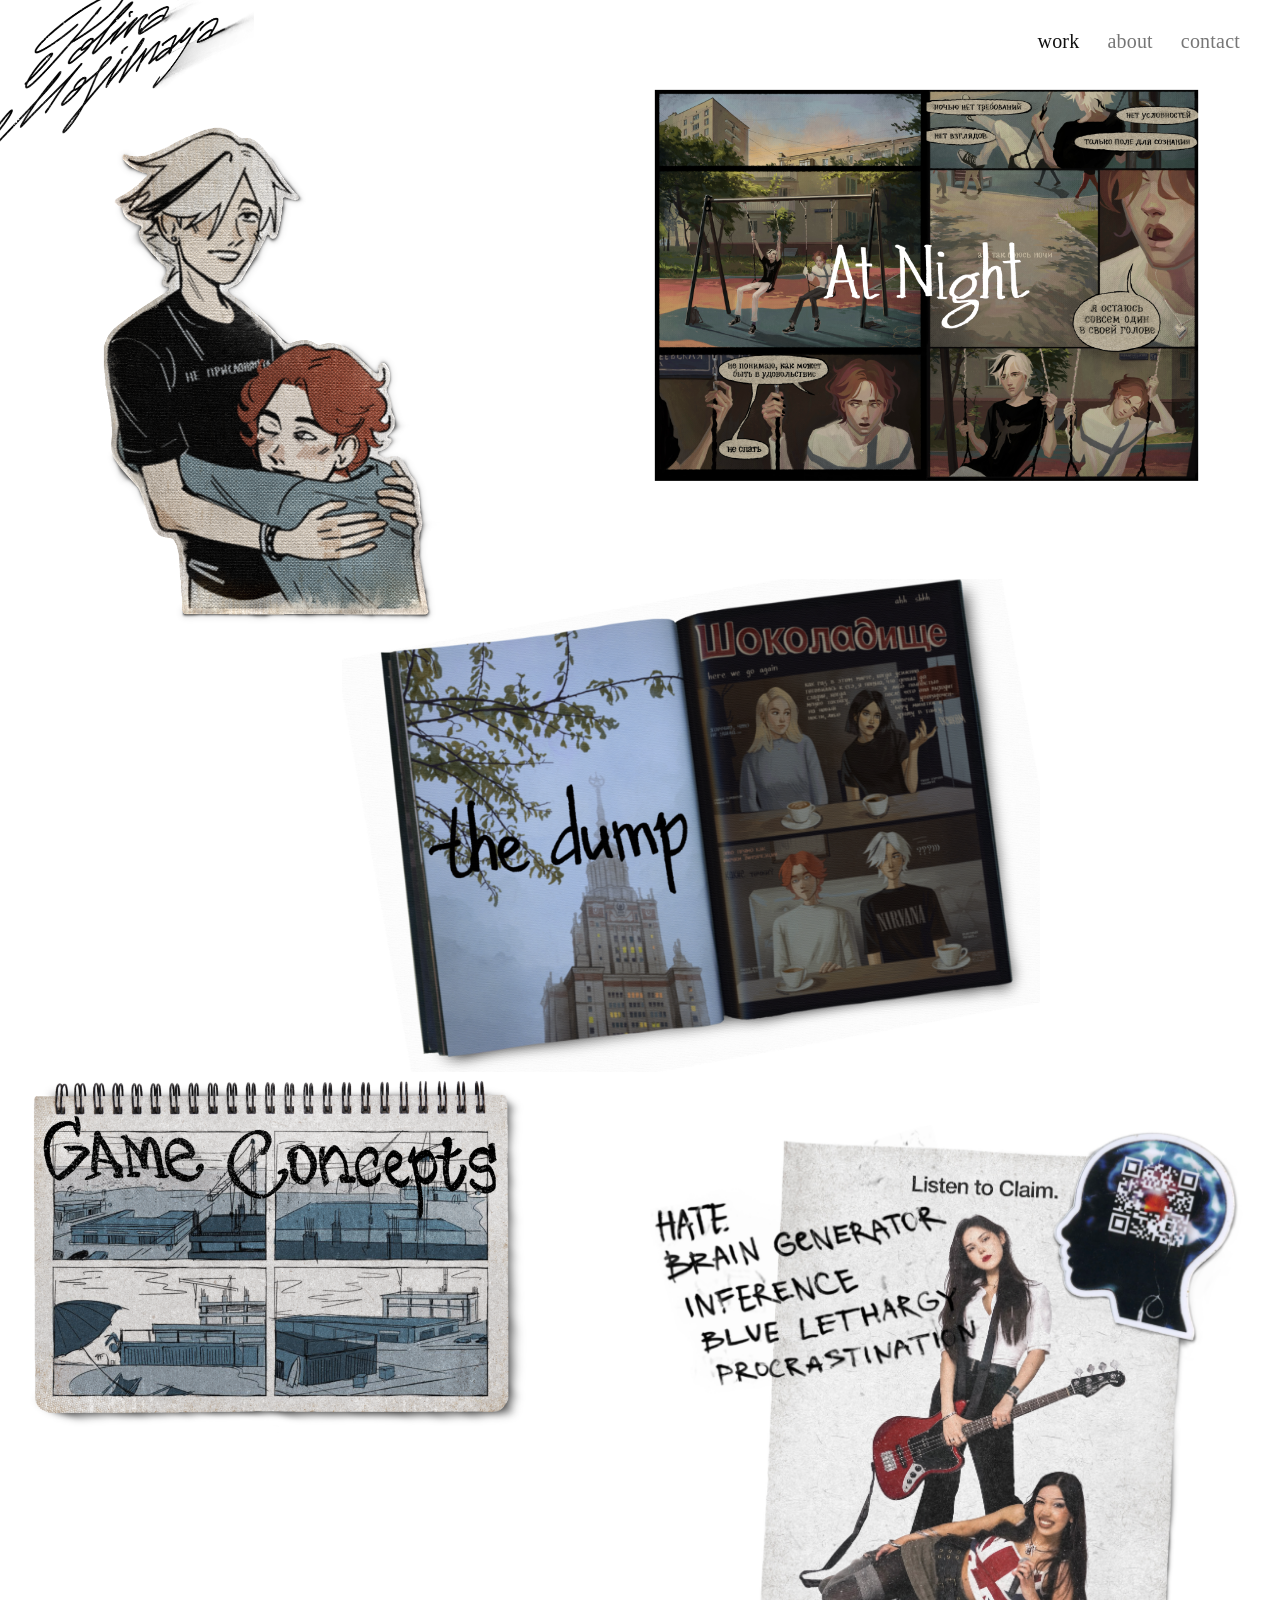
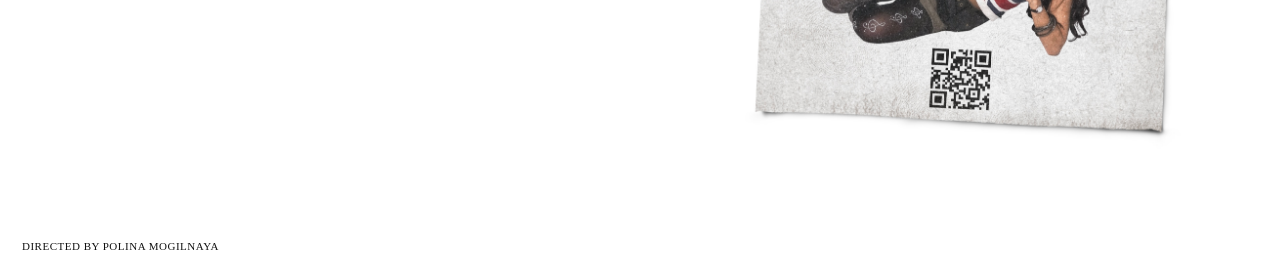
==== commit 63051f43: "правки от клода" ====
--- a/index.html
+++ b/index.html
@@ -1,49 +1,48 @@
-
 <!DOCTYPE html>
 <html lang="en">
 <head>
     <meta charset="UTF-8">
     <meta name="viewport" content="width=device-width, initial-scale=1.0">
+    <meta name="theme-color" content="#ffffff">
 
     <title>Polina Mogilnaya</title>
     <meta
-    name="description"
-    content="Portfolio of Polina Mogilnaya, featuring comics, visual experiments and creative projects."
->
+        name="description"
+        content="Portfolio of Polina Mogilnaya, featuring comics, visual experiments and creative projects."
+    >
 
     <link rel="stylesheet" href="style.css">
 </head>
 
 <body>
-    
 
-<header class="site-header">
-    <a href="index.html" class="logo" aria-label="Polina Mogilnaya">
-        <img src="images/logosite.png" alt="">
-    </a>
+    <header class="site-header">
+        <a href="index.html" class="logo" aria-label="Polina Mogilnaya">
+            <img src="images/logosite.png" alt="">
+        </a>
 
-    <button
-        class="menu-button"
-        aria-label="Open menu"
-        aria-expanded="false"
-        aria-controls="site-menu"
-        type="button"
-    >
-        =
-    </button>
+        <button
+            class="menu-button"
+            aria-label="Open menu"
+            aria-expanded="false"
+            aria-controls="site-menu"
+            type="button"
+        >
+            =
+        </button>
 
-  <nav class="site-menu" id="site-menu" aria-hidden="false">
-    <a href="index.html#work" class="active">work</a>
-    <a href="about.html">about</a>
-    <a href="contact.html">contact</a>
+        <nav class="site-menu" id="site-menu">
+            <a href="index.html#work" class="active">work</a>
+            <a href="about.html">about</a>
+            <a href="contact.html">contact</a>
 
-    <img class="menu-stamp" src="images/printsite.png" alt="">
-</nav>
-</header>
+            <img class="menu-stamp" src="images/printsite.png" alt="">
+        </nav>
+    </header>
 
+    <h1 class="sr-only">Polina Mogilnaya — comic artist and author</h1>
 
-    <main id="work">
-        
+    <main id="work" class="work-grid">
 
         <section class="project">
             <a class="project-link" href="projects/mirkirs.html">
@@ -56,8 +55,6 @@
             </a>
         </section>
 
-
-            
         <section class="project">
             <a class="project-link" href="projects/at-night.html">
                 <img
@@ -69,8 +66,6 @@
             </a>
         </section>
 
-
-            
         <section class="project">
             <a class="project-link" href="projects/the-dump.html">
                 <img
@@ -82,8 +77,6 @@
             </a>
         </section>
 
-
-        
         <section class="project">
             <a class="project-link" href="projects/game-concepts.html">
                 <img
@@ -95,24 +88,23 @@
             </a>
         </section>
 
-
-        
         <section class="project">
-    <a class="project-link" href="projects/claim.html">
-        <img
-            class="project-image"
-            src="images/claimstuff.jpg"
-            alt="Claim"
-        >
-        <p class="project-title">claim</p>
-    </a>
-    </section>
+            <a class="project-link" href="projects/claim.html">
+                <img
+                    class="project-image"
+                    src="images/claimstuff.jpg"
+                    alt="Claim"
+                >
+                <p class="project-title">claim</p>
+            </a>
+        </section>
 
     </main>
 
     <footer>
         directed by POLINA MOGILNAYA
     </footer>
-<script src="script.js"></script>
+
+    <script src="script.js"></script>
 </body>
-</html>
+</html>
--- a/style.css
+++ b/style.css
@@ -1,3 +1,14 @@
+/* ===== ПЕРЕМЕННЫЕ ===== */
+
+:root {
+    --ink: #111111;
+    --muted: #767676;            /* серый меню и ссылок; для лучшей читаемости можно #767676 */
+    --gutter: 22px;              /* боковые поля на телефоне */
+    --gutter-wide: 40px;         /* боковые поля на десктопе */
+    --content-max: 1100px;
+    --ease: 0.2s ease;
+}
+
 
 /* ===== ОСНОВА ===== */
 
@@ -8,6 +19,7 @@
 html {
     scroll-behavior: smooth;
     min-height: 100%;
+    -webkit-text-size-adjust: 100%;
 }
 
 body {
@@ -17,7 +29,7 @@
     display: flex;
     flex-direction: column;
     background: #ffffff;
-    color: #111111;
+    color: var(--ink);
     font-family: "Times New Roman", Times, serif;
     font-size: 16px;
     font-weight: 400;
@@ -40,95 +52,153 @@
     height: auto;
 }
 
+/* Скрыто визуально, но читается скринридерами и поисковиками */
+.sr-only {
+    position: absolute;
+    width: 1px;
+    height: 1px;
+    margin: -1px;
+    padding: 0;
+    overflow: hidden;
+    clip: rect(0 0 0 0);
+    white-space: nowrap;
+    border: 0;
+}
+
 
 /* ===== ШАПКА ===== */
 
 .site-header {
     position: relative;
+    z-index: 20;
     display: flex;
     justify-content: space-between;
     align-items: flex-start;
     gap: 20px;
     width: 100%;
-    padding: 0;
     margin-bottom: 12px;
     background: #ffffff;
 }
 
 .logo {
+    position: relative;
+    z-index: 30;
     display: block;
-    flex: 0 1 420px;
-    width: 420px;
+    flex: 0 1 55%;
+    width: 55%;
     min-width: 0;
     margin: 0 auto 0 0;
-    padding: 0;
     line-height: 0;
+}
+
+.logo img {
+    width: 100%;
+    max-width: none;
+}
+
+.menu-button {
     position: relative;
-    z-index: 5;
-}
-
-.logo img {
+    z-index: 30;
     display: block;
-    width: 100%;
-    max-width: none;
+    flex-shrink: 0;
+    margin: 12px 14px 0 auto;
+    padding: 4px;
+    background: none;
+    border: none;
+    color: inherit;
+    font-family: inherit;
+    font-size: 36px;
+    line-height: 1;
+    cursor: pointer;
+}
+
+
+/* ===== МЕНЮ: ТЕЛЕФОН (полноэкранное) ===== */
+
+.site-menu {
+    position: fixed;
+    inset: 0;
+    z-index: 10;
+    display: flex;
+    flex-direction: column;
+    align-items: center;
+    justify-content: center;
+    gap: 32px;
+    width: 100%;
+    height: 100vh;
+    height: 100dvh;
+    margin: 0;
+    padding: 70px var(--gutter) 200px;
+    overflow: hidden;
+    overscroll-behavior: none;
+    touch-action: none;
+    background: #ffffff;
+    opacity: 0;
+    visibility: hidden;
+    pointer-events: none;
+    transform: translateY(8px);
+    transition:
+        opacity 0.3s ease,
+        transform 0.3s ease,
+        visibility 0.3s ease;
+}
+
+.site-menu.is-open {
+    opacity: 1;
+    visibility: visible;
+    pointer-events: auto;
+    transform: translateY(0);
+}
+
+.site-menu a {
+    color: var(--muted);
+    text-align: center;
+    text-decoration: none;
+    font-size: 25px;
+    font-weight: 400;
+    letter-spacing: 0.2px;
+    touch-action: manipulation;
+    transition: color var(--ease);
+}
+
+.site-menu a.active {
+    color: var(--ink);
+}
+
+.menu-stamp {
+    position: absolute;
+    top: calc(50% + 60px);
+    left: 50%;
+    display: block;
+    width: 150px;
     height: auto;
     margin: 0;
-    padding: 0;
-    animation: none;
-    opacity: 1;
-    transform: none;
-}
-
-.menu-button {
-    display: none;
-    flex-shrink: 0;
-    background: none;
-    border: none;
-    padding: 4px;
-    color: inherit;
-    font-family: inherit;
-    font-size: 28px;
-    line-height: 1;
-    cursor: pointer;
-}
-
-
-/* ===== НАВИГАЦИЯ ===== */
-
-.site-menu {
-    display: none;
-    flex-direction: column;
-    align-items: center;
-    gap: 24px;
-    padding: 30px 22px;
-    background: #ffffff;
-}
-
-.site-menu a {
-    color: #999999;
-    text-decoration: none;
-    font-size: 20px;
-    font-weight: 400;
-    letter-spacing: 0.2px;
-    transition: color 0.2s ease;
-}
-
-.site-menu a:hover,
-.site-menu a.active {
-    color: #111111;
+    transform: translateX(-50%);
+}
+
+/* Страница под открытым меню не прокручивается */
+html.menu-open {
+    overflow: hidden;
+}
+
+body.menu-open {
+    position: fixed;
+    left: 0;
+    right: 0;
+    width: 100%;
+    overflow: hidden;
+    overscroll-behavior: none;
 }
 
 
 /* ===== ГЛАВНАЯ: ПРОЕКТЫ ===== */
 
-main {
-    padding: 34px 22px 55px;
-}
-
-#work {
+.work-grid {
     display: grid;
     grid-template-columns: minmax(0, 1fr);
-    row-gap: 42px;
+    row-gap: 20px;
+    margin-top: -50px;
+    padding: 34px var(--gutter) 55px;
 }
 
 .project {
@@ -149,48 +219,32 @@
     transition: opacity 180ms ease;
 }
 
-.project-link:hover .project-image {
-    opacity: 0.84;
-}
-
 .project-title {
     display: none;
 }
 
-.placeholder {
-    display: flex;
-    align-items: center;
-    justify-content: center;
-    width: 100%;
-    aspect-ratio: 4 / 3;
-    background: #f1f1f1;
-    color: #888888;
-    font-size: 13px;
-    letter-spacing: 1px;
-}
-
 
 /* ===== ПОДВАЛ ===== */
 
 footer {
     margin-top: auto;
-    padding: 30px 22px 24px;
+    padding: 30px var(--gutter) 24px;
     font-size: 11px;
     letter-spacing: 0.5px;
     text-transform: uppercase;
 }
 
 
-/* ===== ВНУТРЕННИЕ СТРАНИЦЫ ===== */
+/* ===== ВНУТРЕННИЕ СТРАНИЦЫ: about, contact, проекты ===== */
 
 .content-layout {
     display: grid;
     grid-template-columns: minmax(0, 1fr);
     gap: 28px;
     width: 100%;
-    max-width: 1100px;
+    max-width: var(--content-max);
     margin: 0 auto;
-    padding: 24px 22px 60px;
+    padding: 24px var(--gutter) 60px;
 }
 
 .page-copy {
@@ -208,106 +262,11 @@
     line-height: 1.7;
 }
 
-.page-visual {
-    width: 100%;
-    min-width: 0;
-}
-
-.page-visual img {
-    display: block;
-    width: 100%;
-    height: auto;
-}
-
-.page-visual img + img {
-    margin-top: 24px;
-}
-
-
-/* ===== ABOUT И CONTACT ===== */
-
-.contact-page {
-    display: flex;
-    flex-direction: column;
-    align-items: flex-start;
-    gap: 24px;
-    padding: 54px 22px 60px;
-    max-width: 1100px;
-    width: 100%;
-    margin: 0 auto;
-}
-
-.contact-page h1 {
-    margin: 0;
-    font-size: 34px;
-    font-weight: 400;
-    letter-spacing: -0.7px;
-}
-
-.contact-page p {
-    max-width: 560px;
-    margin: 0;
-    font-size: 18px;
-    line-height: 1.7;
-}
-
-.contact-links {
-    list-style: none;
-    padding: 0;
-    margin: 0;
-}
-
-.contact-links li {
-    margin-bottom: 14px;
-    font-size: 18px;
-    line-height: 1.5;
-}
-
-.contact-links a {
-    color: inherit;
-    text-decoration: underline;
-    text-underline-offset: 3px;
-}
-
-
-/* Ссылка на почту в About */
-
-.about-page a[href^="mailto:"] {
-    color: inherit;
-    text-decoration: none;
-    text-underline-offset: 3px;
-}
-
-.about-page a[href^="mailto:"]:hover {
-    color: #999999;
-}
-
-
-/* ===== СТРАНИЦЫ ПРОЕКТОВ ===== */
-
-.project-page {
-    display: flex;
-    flex-direction: column;
-    align-items: flex-start;
-    gap: 0;
-    width: 100%;
-    max-width: 1100px;
-    margin: 0 auto;
-    padding: 42px 22px 70px;
-}
-
-.project-page h1 {
-    margin: 0 0 16px;
-    font-size: 32px;
-    font-weight: 400;
-    letter-spacing: -0.5px;
-}
-
 .project-description {
     width: 100%;
     max-width: 560px;
     margin: 0 0 24px;
-    color: #111111;
+    color: var(--ink);
     font-size: 18px;
     font-weight: 400;
     line-height: 1.7;
@@ -321,37 +280,78 @@
     margin-bottom: 0;
 }
 
-.project-detail-image {
-    width: 100%;
-    max-width: 100%;
+.page-visual {
+    width: 100%;
+    min-width: 0;
+}
+
+.page-visual img {
+    width: 100%;
     height: auto;
-    margin: 0 0 24px;
-}
-
-
-/* ===== ССЫЛКИ В ТЕКСТЕ ===== */
-
+}
+
+.page-visual img + img {
+    margin-top: 24px;
+}
+
+/* Заголовок страницы: одинаковый на about, contact и всех проектах */
+.page-title {
+    margin: 0;
+    font-size: clamp(36px, 4vw, 64px);
+    font-weight: 400;
+    line-height: 1;
+    letter-spacing: -0.02em;
+}
+
+/* Ссылки внутри текста */
 .text-link {
-    color: #999999;
+    color: var(--muted);
     text-decoration: none;
-    transition: color 0.2s ease;
-}
-
-.text-link:hover {
-    color: #111111;
-}
-
-
-/* ===== CLAIM PROJECT ===== */
+    transition: color var(--ease);
+}
+
+
+/* ===== CONTACT ===== */
+
+.contact-layout .contact-icons {
+    display: flex;
+    flex-direction: column;
+    align-items: center;
+    justify-content: center;
+    gap: 24px;
+    padding: 10px 0;
+}
+
+.contact-layout .contact-icons a {
+    display: flex;
+    align-items: center;
+    justify-content: center;
+    width: 100%;
+    text-decoration: none;
+}
+
+.contact-layout .contact-icons img {
+    width: 64px;
+    height: 64px;
+    object-fit: contain;
+    transition: opacity var(--ease);
+}
+
+
+/* ===== CLAIM ===== */
 
 .claim-page {
     display: flex;
     flex-direction: column;
-    gap: 24px;
-    width: 100%;
-    max-width: 1100px;
+    gap: 20px;
+    width: 100%;
+    max-width: var(--content-max);
     margin: 0 auto;
-    padding: 0 22px 60px;
+    padding: 24px 0 40px;
+}
+
+.claim-page .page-copy {
+    margin: 0 var(--gutter);
 }
 
 .claim-video,
@@ -362,31 +362,43 @@
     height: auto;
 }
 
+.claim-photo,
+.claim-logo-video {
+    padding: 0 var(--gutter);
+}
+
 .claim-video {
     aspect-ratio: 9 / 16;
     object-fit: cover;
 }
 
 
-/* ===== СТРАНИЦА ОШИБКИ ===== */
+/* ===== СТРАНИЦА ОШИБКИ (404) ===== */
 
 .error-page {
-    padding: 30px 22px;
+    flex: 1;
+    display: flex;
+    flex-direction: column;
+    align-items: center;
+    justify-content: center;
+    width: 100%;
+    min-height: 70vh;
+    padding: 30px var(--gutter);
+    text-align: center;
 }
 
 .error-page h1 {
     margin: 0 0 24px;
     font-size: clamp(64px, 15vw, 180px);
+    font-weight: 400;
     line-height: 0.9;
-    font-weight: 400;
 }
 
 .error-image {
-    display: block;
     width: 100%;
     max-width: 600px;
     height: auto;
-    margin-bottom: 24px;
+    margin: 0 0 24px;
 }
 
 .error-page a {
@@ -396,88 +408,173 @@
 }
 
 
+/* ===== ПОЯВЛЕНИЕ КАРТИНОК И ВИДЕО (см. script.js) ===== */
+
+img.media-pending,
+video.media-pending {
+    opacity: 0;
+}
+
+/* backwards, а не both: после анимации не «замораживаем» opacity,
+   иначе hover-эффекты на картинках не работают */
+img.media-loaded,
+video.media-loaded {
+    animation: mediaFadeIn 0.8s ease backwards;
+}
+
+@keyframes mediaFadeIn {
+    from {
+        opacity: 0;
+        transform: translateY(6px);
+    }
+
+    to {
+        opacity: 1;
+        transform: translateY(0);
+    }
+}
+
+
+/* ===== НАВЕДЕНИЕ: только там, где есть мышь ===== */
+
+@media (hover: hover) {
+    .site-menu a:hover {
+        color: var(--ink);
+    }
+
+    .project-link:hover .project-image {
+        opacity: 0.84;
+    }
+
+    .text-link:hover {
+        color: var(--ink);
+    }
+
+    .contact-layout .contact-icons a:hover img {
+        opacity: 0.65;
+    }
+}
+
+
+/* ===== ТЕЛЕФОН: подгонка карточек на главной ===== */
+
+@media (max-width: 699.98px) {
+    /* Третья карточка шире и выходит за левое поле */
+    .work-grid .project:nth-child(3) {
+        width: calc(100% + 57px);
+        margin-left: -35px;
+    }
+
+    /* Четвёртая ближе к третьей */
+    .work-grid .project:nth-child(4) {
+        margin-top: -15px;
+    }
+}
+
+
 /* ===== ДЕСКТОП ===== */
 
 @media (min-width: 700px) {
 
+    /* Шапка и меню */
+
     .site-header {
-        padding: 0;
+        z-index: auto;
     }
 
     .logo {
-        flex: 0 1 300px;
-        width: 300px;
-    }
-
-    .menu-button {
+        flex: 0 1 max(180px, 19.84vw);   /* 300px на эталонных 1512px */
+        width: max(180px, 19.84vw);
+    }
+
+    .menu-button,
+    .menu-stamp {
         display: none;
     }
 
     .site-menu {
         position: relative;
+        inset: auto;
         z-index: 10;
-        display: flex;
         flex-direction: row;
-        align-items: center;
         justify-content: flex-end;
         gap: 28px;
-        padding: 30px 40px 0 0;
+        width: auto;
+        height: auto;
         margin-left: auto;
+        padding: 30px var(--gutter-wide) 0 0;
+        overflow: visible;
+        touch-action: auto;
         background: transparent;
+        opacity: 1;
+        visibility: visible;
+        pointer-events: auto;
+        transform: none;
+        transition: none;
     }
 
     .site-menu a {
         font-size: 20px;
     }
 
-    #work {
+    /* Главная: асимметричная сетка */
+
+    /* Все размеры в vw: композиция выглядит одинаково на любой ширине.
+       Эталон 1512px (MacBook 14"): значение в vw = пиксели / 1512 * 100.
+       Чтобы подвинуть карточку, меняй vw: 1vw примерно 15px на эталонном экране. */
+
+    .work-grid {
         grid-template-columns: repeat(12, minmax(0, 1fr));
-        column-gap: 24px;
-        row-gap: 60px;
+        column-gap: 1.59vw;
+        row-gap: 1.98vw;
         align-items: start;
-        padding: 42px 40px 70px;
-    }
-
-    #work .project:nth-child(1) {
-        grid-column: 1 / span 7;
+        margin-top: 0;
+        padding: 0 2.65vw 4.63vw;
+    }
+
+    .work-grid .project:nth-child(1) {
+        grid-column: 1 / span 5;
         grid-row: 1;
-    }
-
-    #work .project:nth-child(2) {
-        grid-column: 9 / span 4;
+        margin-top: -1.32vw;
+        margin-left: -1.32vw;
+        transform: translateY(-1.65vw);
+    }
+
+    .work-grid .project:nth-child(2) {
+        grid-column: 7 / span 5;
         grid-row: 1;
-        margin-top: 90px;
-    }
-
-    #work .project:nth-child(3) {
-        grid-column: 3 / span 6;
+        margin-top: -3.31vw;
+        margin-right: -4.63vw;
+        transform: translateY(-1.65vw);
+    }
+
+    .work-grid .project:nth-child(3) {
+        grid-column: 4 / span 6;
         grid-row: 2;
-    }
-
-    #work .project:nth-child(4) {
+        margin-top: -7.28vw;
+        margin-right: -7.94vw;
+    }
+
+    .work-grid .project:nth-child(4) {
         grid-column: 1 / span 5;
         grid-row: 3;
-    }
-
-    #work .project:nth-child(5) {
+        margin-top: -1.98vw;
+        margin-left: -1.32vw;
+    }
+
+    .work-grid .project:nth-child(5) {
         grid-column: 7 / span 6;
         grid-row: 3;
-        margin-top: 70px;
-    }
-
-    /* Единое выравнивание внутренних страниц */
+        margin-top: 1.98vw;
+    }
+
+    /* Внутренние страницы: текст слева, изображения справа */
 
     .content-layout,
-    .contact-page,
-    .project-page,
     .claim-page {
-        margin-left: auto;
-        margin-right: auto;
-        padding-left: 40px;
-        padding-right: 40px;
-    }
-
-    /* Две колонки: текст слева, изображения справа */
+        padding-left: var(--gutter-wide);
+        padding-right: var(--gutter-wide);
+    }
 
     .content-layout {
         grid-template-columns: minmax(0, 1fr) minmax(0, 1fr);
@@ -487,38 +584,38 @@
         padding-bottom: 80px;
     }
 
-    .page-copy p {
-        font-size: 19px;
-    }
-
-    .contact-page {
-        padding-top: 74px;
-        padding-bottom: 80px;
-    }
-
-    .contact-page h1 {
-        font-size: 30px;
-    }
-
-    .contact-page p,
-    .contact-links li {
-        font-size: 19px;
-    }
-
-    .project-page {
-        padding-top: 54px;
-        padding-bottom: 80px;
-    }
-
-    .project-page h1 {
-        font-size: 28px;
-    }
-
+    .page-copy p,
     .project-description {
         font-size: 19px;
     }
 
-    /* Claim: текст слева, медиа справа */
+    /* Текст остаётся на экране, пока листаются картинки */
+    .content-layout .page-copy,
+    .claim-page > .page-copy {
+        position: sticky;
+        top: 70px;
+        align-self: start;
+    }
+
+    /* Contact */
+
+    .contact-layout {
+        min-height: 55vh;
+    }
+
+    .contact-layout .contact-icons {
+        grid-column: 2;
+        grid-row: 1;
+        align-self: stretch;
+        gap: 38px;
+    }
+
+    .contact-layout .contact-icons img {
+        width: 88px;
+        height: 88px;
+    }
+
+    /* Claim: текст слева, четыре медиа-блока справа */
 
     .claim-page {
         display: grid;
@@ -526,182 +623,30 @@
         align-items: start;
         column-gap: 60px;
         row-gap: 40px;
-        padding-top: 38px;
+        padding-top: 44px;
         padding-bottom: 80px;
     }
 
-    .claim-page .page-copy {
+    .claim-page > .page-copy {
         grid-column: 1;
-        grid-row: 1;
+        grid-row: 1 / span 4;   /* 4 = число медиа-блоков справа; текст липнет на всю высоту */
         margin: 0;
     }
 
-    .claim-video,
+    .claim-page > :not(.page-copy) {
+        grid-column: 2;
+    }
+
     .claim-photo,
     .claim-logo-video {
-        width: 100%;
-        height: auto;
         padding: 0;
     }
-
-    .claim-video {
-        grid-column: 2;
-        grid-row: 1;
-        aspect-ratio: 9 / 16;
-        object-fit: cover;
-    }
-
-    .claim-photo {
-        grid-column: 2;
-        grid-row: 2;
-    }
-
-    .claim-diskspin-video {
-        grid-column: 2;
-        grid-row: 3;
-    }
-
-    .claim-page .claim-logo-video:not(.claim-diskspin-video) {
-        grid-column: 2;
-        grid-row: 4;
-    }
-
-    /* Особая ширина изображений проекта The Dump */
-
-    .content-layout:has(img[src*="thedumppagessite"]) .page-visual {
-        width: calc(100% + 44px);
-        margin-left: -22px;
-    }
-}
-
-
-/* ===== МОБИЛЬНАЯ ВЕРСИЯ ===== */
-
-@media (max-width: 699px) {
-
-    .site-header {
-        position: relative;
-        z-index: 20;
-        padding: 0;
-        align-items: flex-start;
-        background: #ffffff;
-    }
-
-    .logo {
-        flex: 0 1 55%;
-        width: 55%;
-        min-width: 0;
-        position: relative;
-        z-index: 30;
-    }
-
-    .logo img {
-        width: 100%;
-    }
-
-    .menu-button {
-        display: block;
-        position: relative;
-        z-index: 30;
-        margin: 12px 14px 0 auto;
-        font-size: 36px;
-    }
-
-    .site-menu {
-        position: fixed;
-        inset: 0;
-        z-index: 10;
-        width: 100%;
-        height: 100vh;
-        height: 100dvh;
-        display: flex;
-        flex-direction: column;
-        align-items: center;
-        justify-content: center;
-        gap: 32px;
-        padding: 70px 22px 90px;
-        margin: 0;
-        background: #ffffff;
-        box-sizing: border-box;
-        opacity: 0;
-        visibility: hidden;
-        pointer-events: none;
-        transform: translateY(8px);
-        transition:
-            opacity 0.3s ease,
-            transform 0.3s ease,
-            visibility 0.3s ease;
-    }
-
-    .site-menu.is-open {
-        opacity: 1;
-        visibility: visible;
-        pointer-events: auto;
-        transform: translateY(0);
-    }
-
-    .site-menu a {
-        font-size: 25px;
-        text-align: center;
-    }
-
-    .about-page h1,
-    .contact-page h1 {
-        font-size: 30px;
-    }
-
-    .about-page > p,
-    .contact-page p,
-    .contact-links li,
-    .project-description {
-        font-size: 18px;
-    }
-
-    .project-page h1 {
-        font-size: 28px;
-    }
-
-    .claim-page {
-        padding: 0 0 40px;
-        gap: 20px;
-    }
-
-    .claim-video {
-        width: 100%;
-    }
-
-    .claim-photo,
-    .claim-logo-video {
-        padding: 0 22px;
-    }
-
-    .claim-page .page-copy {
-        margin: 0 22px;
-    }
-
-    .content-layout:has(img[src*="thedumppagessite"]) .page-visual {
-        width: calc(100% + 44px);
-        margin-left: -22px;
-    }
-}
-
-
-
-
-/* Логотип не анимируем */
-
-.site-header .logo img {
-    animation: none;
-    opacity: 1;
-    transform: none;
-}
-
+}
 
 
 /* ===== УМЕНЬШЕНИЕ АНИМАЦИИ ===== */
 
 @media (prefers-reduced-motion: reduce) {
-
     html {
         scroll-behavior: auto;
     }
@@ -715,269 +660,8 @@
         scroll-behavior: auto !important;
     }
 
-    .site-header .logo img {
-        animation: none !important;
-        opacity: 1;
-        transform: none;
-    }
-}
-
-/* ===== ФЕЙД-ИН ПОСЛЕ ЗАГРУЗКИ МЕДИА ===== */
-
-img.media-pending,
-video.media-pending {
-    opacity: 0;
-}
-
-img.media-loaded,
-video.media-loaded {
-    animation: mediaFadeIn 0.8s ease both;
-}
-
-/* Логотип появляется сразу */
-
-.site-header .logo img {
-    opacity: 1;
-    animation: none !important;
-}
-
-@keyframes mediaFadeIn {
-    from {
-        opacity: 0;
-        transform: translateY(6px);
-    }
-
-    to {
-        opacity: 1;
-        transform: translateY(0);
-    }
-}
-
-@media (prefers-reduced-motion: reduce) {
     img.media-pending,
     video.media-pending {
         opacity: 1;
     }
-
-    img.media-loaded,
-    video.media-loaded {
-        animation: none !important;
-        opacity: 1;
-        transform: none;
-    }
-}
-/* Sticky project description — desktop only */
-@media (min-width: 700px) {
-    .content-layout .page-copy {
-        position: sticky;
-        top: 70px;
-        align-self: start;
-    }
-
-    .claim-page > .page-copy {
-        position: sticky;
-        top: 70px;
-        align-self: start;
-    }
-}
-
-
-/* ===== ИКОНКИ КОНТАКТОВ ===== */
-
-.contact-links {
-    display: flex;
-    flex-direction: column;
-    align-items: flex-start;
-    gap: 22px;
-    padding: 0;
-    margin: 0;
-    list-style: none;
-}
-
-.contact-links li {
-    margin: 0;
-    line-height: 0;
-}
-
-.contact-links a {
-    display: inline-flex;
-    align-items: center;
-    justify-content: flex-start;
-    text-decoration: none;
-}
-
-.contact-links img {
-    display: block;
-    width: 46px;
-    height: 46px;
-    object-fit: contain;
-    transition: opacity 0.2s ease;
-}
-
-.contact-links a:hover img {
-    opacity: 0.65;
-}
-
-/* ===== CONTACT: КРУПНЫЕ ИКОНКИ ===== */
-
-.contact-layout .contact-icons {
-    display: flex;
-    flex-direction: column;
-    align-items: center;
-    justify-content: center;
-    gap: 30px;
-    padding: 10px 0;
-}
-
-.contact-layout .contact-icons a {
-    display: flex;
-    align-items: center;
-    justify-content: center;
-    width: 100%;
-    text-decoration: none;
-}
-
-.contact-layout .contact-icons img {
-    width: 64px;
-    height: 64px;
-    object-fit: contain;
-    transition: opacity 0.2s ease;
-}
-
-.contact-layout .contact-icons a:hover img {
-    opacity: 0.65;
-}
-
-/* ===== CONTACT: ПЕЧАТЬ В ПОДВАЛЕ ===== */
-
-.contact-footer {
-    display: flex;
-    align-items: center;
-    justify-content: space-between;
-    gap: 20px;
-}
-
-.footer-stamp {
-    display: none;
-}
-
-@media (min-width: 700px) {
-    .contact-layout {
-        min-height: 55vh;
-    }
-
-    .contact-layout .contact-icons {
-        grid-column: 2;
-        grid-row: 1;
-        align-self: stretch;
-        justify-content: center;
-        gap: 38px;
-    }
-
-    .contact-layout .contact-icons img {
-        width: 88px;
-        height: 88px;
-    }
-
-    .contact-footer {
-        position: relative;
-        width: 100%;
-        padding-right: 40px;
-    }
-
-    .contact-footer .footer-stamp {
-        display: block;
-        width: 100px;
-        height: auto;
-        margin-left: auto;
-        animation: none;
-        opacity: 1;
-        transform: none;
-    }
-}
-
-@media (max-width: 699px) {
-    .contact-layout .contact-icons {
-        align-items: center;
-        gap: 24px;
-        padding-top: 10px;
-    }
-
-    .contact-layout .contact-icons img {
-        width: 64px;
-        height: 64px;
-    }
-
-    .contact-footer .footer-stamp {
-        display: none;
-    }
-}
-
-
-/* ===== ПЕЧАТЬ В МОБИЛЬНОМ МЕНЮ ===== */
-
-.menu-stamp {
-    display: none;
-}
-
-@media (max-width: 699px) {
-    .site-menu {
-        gap: 32px;
-    }
-
-    .site-menu .menu-stamp {
-        display: block;
-        flex: 0 0 auto;
-        width: 110px;
-        height: auto;
-        margin: 0;
-        animation: none;
-        opacity: 1;
-        transform: none;
-    }
-}
-
-@media (min-width: 700px) {
-    .site-menu .menu-stamp {
-        display: none;
-    }
-}
-
-
-
-/* ===== ЕДИНОЕ МОБИЛЬНОЕ МЕНЮ НА ВСЕХ СТРАНИЦАХ ===== */
-
-.menu-stamp {
-    display: none;
-}
-
-@media (max-width: 699px) {
-    .site-menu {
-        justify-content: center;
-        padding-bottom: 200px;
-    }
-
-    .site-menu .menu-stamp {
-        display: block;
-        position: absolute;
-        top: calc(50% + 40px);
-        left: 50%;
-        width: 125px;
-        height: auto;
-        margin: 0;
-        flex: 0 0 auto;
-        animation: none;
-        opacity: 1;
-        transform: translateX(-50%);
-    }
-
-    .site-menu.is-open .menu-stamp {
-        transform: translateX(-50%);
-    }
-}
-
-@media (min-width: 700px) {
-    .site-menu .menu-stamp {
-        display: none;
-    }
-}
+}
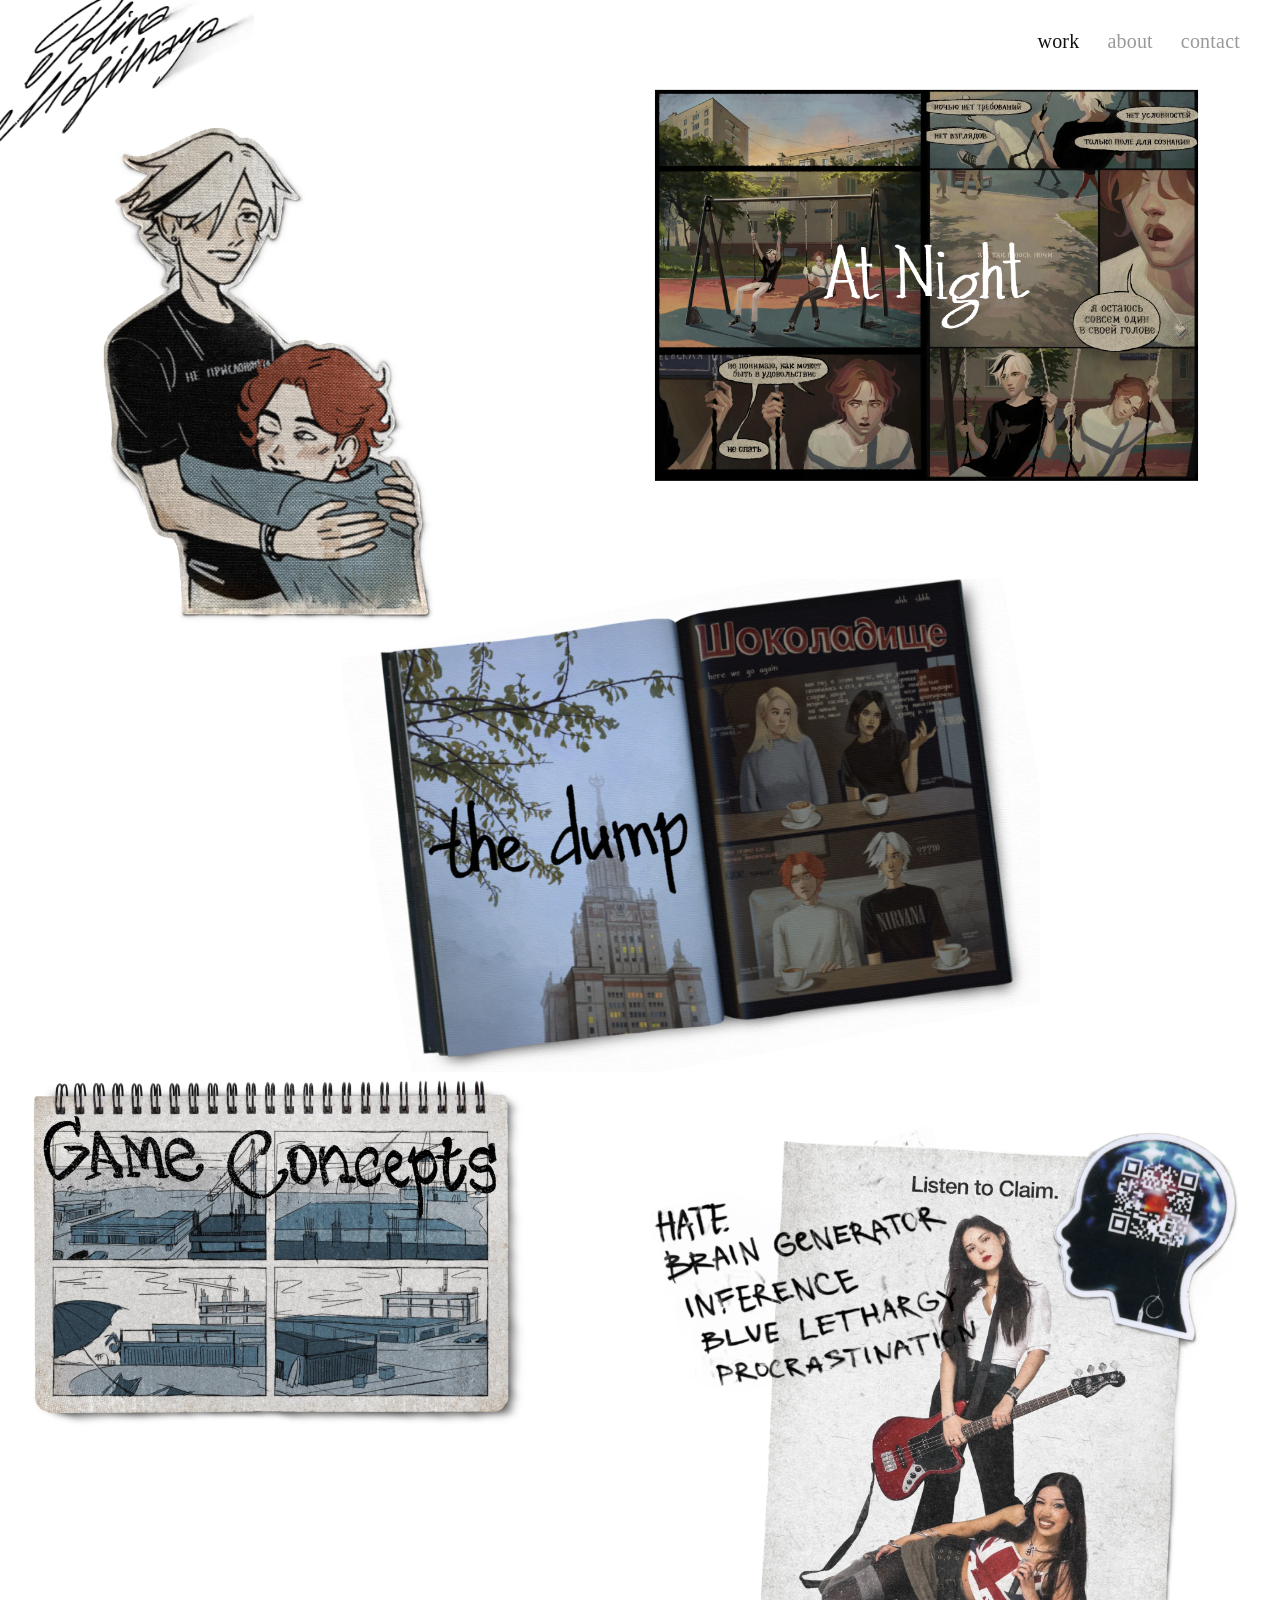
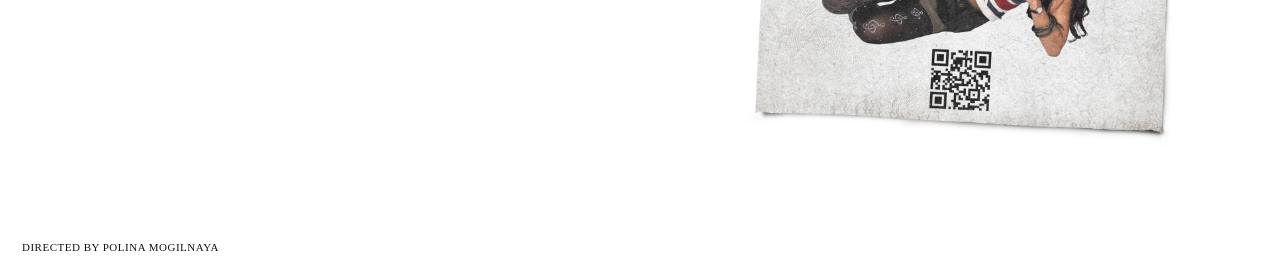
==== commit be1a79c0: "claude version" ====
--- a/index.html
+++ b/index.html
@@ -18,7 +18,7 @@
 
     <header class="site-header">
         <a href="index.html" class="logo" aria-label="Polina Mogilnaya">
-            <img src="images/logosite.png" alt="">
+            <img src="images/logo.webp" width="1200" height="669" alt="">
         </a>
 
         <button
@@ -36,11 +36,9 @@
             <a href="about.html">about</a>
             <a href="contact.html">contact</a>
 
-            <img class="menu-stamp" src="images/printsite.png" alt="">
+            <img class="menu-stamp" src="images/stamp.webp" width="600" height="782" alt="">
         </nav>
     </header>
-
-    <h1 class="sr-only">Polina Mogilnaya — comic artist and author</h1>
 
     <main id="work" class="work-grid">
 
@@ -48,7 +46,10 @@
             <a class="project-link" href="projects/mirkirs.html">
                 <img
                     class="project-image"
-                    src="images/mirkirs.PNG"
+                    src="images/mirkirs-cover.webp"
+                    width="1800"
+                    height="1800"
+                    decoding="async"
                     alt="Mir and Kira hugging"
                 >
                 <p class="project-title">mirkirs</p>
@@ -59,7 +60,10 @@
             <a class="project-link" href="projects/at-night.html">
                 <img
                     class="project-image"
-                    src="images/at_night.PNG"
+                    src="images/at-night-cover.webp"
+                    width="1800"
+                    height="1273"
+                    decoding="async"
                     alt="At night comic"
                 >
                 <p class="project-title">at night</p>
@@ -70,7 +74,11 @@
             <a class="project-link" href="projects/the-dump.html">
                 <img
                     class="project-image"
-                    src="images/thedumpsite.png"
+                    src="images/the-dump-cover.webp"
+                    width="1800"
+                    height="1273"
+                    loading="lazy"
+                    decoding="async"
                     alt="The dump comic"
                 >
                 <p class="project-title">the dump</p>
@@ -81,7 +89,11 @@
             <a class="project-link" href="projects/game-concepts.html">
                 <img
                     class="project-image"
-                    src="images/gameconcepts.png"
+                    src="images/game-concepts-cover.webp"
+                    width="1800"
+                    height="1273"
+                    loading="lazy"
+                    decoding="async"
                     alt="Game Concepts"
                 >
                 <p class="project-title">game concepts</p>
@@ -92,7 +104,11 @@
             <a class="project-link" href="projects/claim.html">
                 <img
                     class="project-image"
-                    src="images/claimstuff.jpg"
+                    src="images/claim-cover.webp"
+                    width="1800"
+                    height="1899"
+                    loading="lazy"
+                    decoding="async"
                     alt="Claim"
                 >
                 <p class="project-title">claim</p>
@@ -107,4 +123,4 @@
 
     <script src="script.js"></script>
 </body>
-</html>+</html>
--- a/style.css
+++ b/style.css
@@ -2,7 +2,7 @@
 
 :root {
     --ink: #111111;
-    --muted: #767676;            /* серый меню и ссылок; для лучшей читаемости можно #767676 */
+    --muted: #999999;            /* серый меню и ссылок; для лучшей читаемости можно #767676 */
     --gutter: 22px;              /* боковые поля на телефоне */
     --gutter-wide: 40px;         /* боковые поля на десктопе */
     --content-max: 1100px;
@@ -51,20 +51,6 @@
     max-width: 100%;
     height: auto;
 }
-
-/* Скрыто визуально, но читается скринридерами и поисковиками */
-.sr-only {
-    position: absolute;
-    width: 1px;
-    height: 1px;
-    margin: -1px;
-    padding: 0;
-    overflow: hidden;
-    clip: rect(0 0 0 0);
-    white-space: nowrap;
-    border: 0;
-}
-
 
 /* ===== ШАПКА ===== */
 
@@ -292,15 +278,6 @@
 
 .page-visual img + img {
     margin-top: 24px;
-}
-
-/* Заголовок страницы: одинаковый на about, contact и всех проектах */
-.page-title {
-    margin: 0;
-    font-size: clamp(36px, 4vw, 64px);
-    font-weight: 400;
-    line-height: 1;
-    letter-spacing: -0.02em;
 }
 
 /* Ссылки внутри текста */
@@ -664,4 +641,4 @@
     video.media-pending {
         opacity: 1;
     }
-}+}
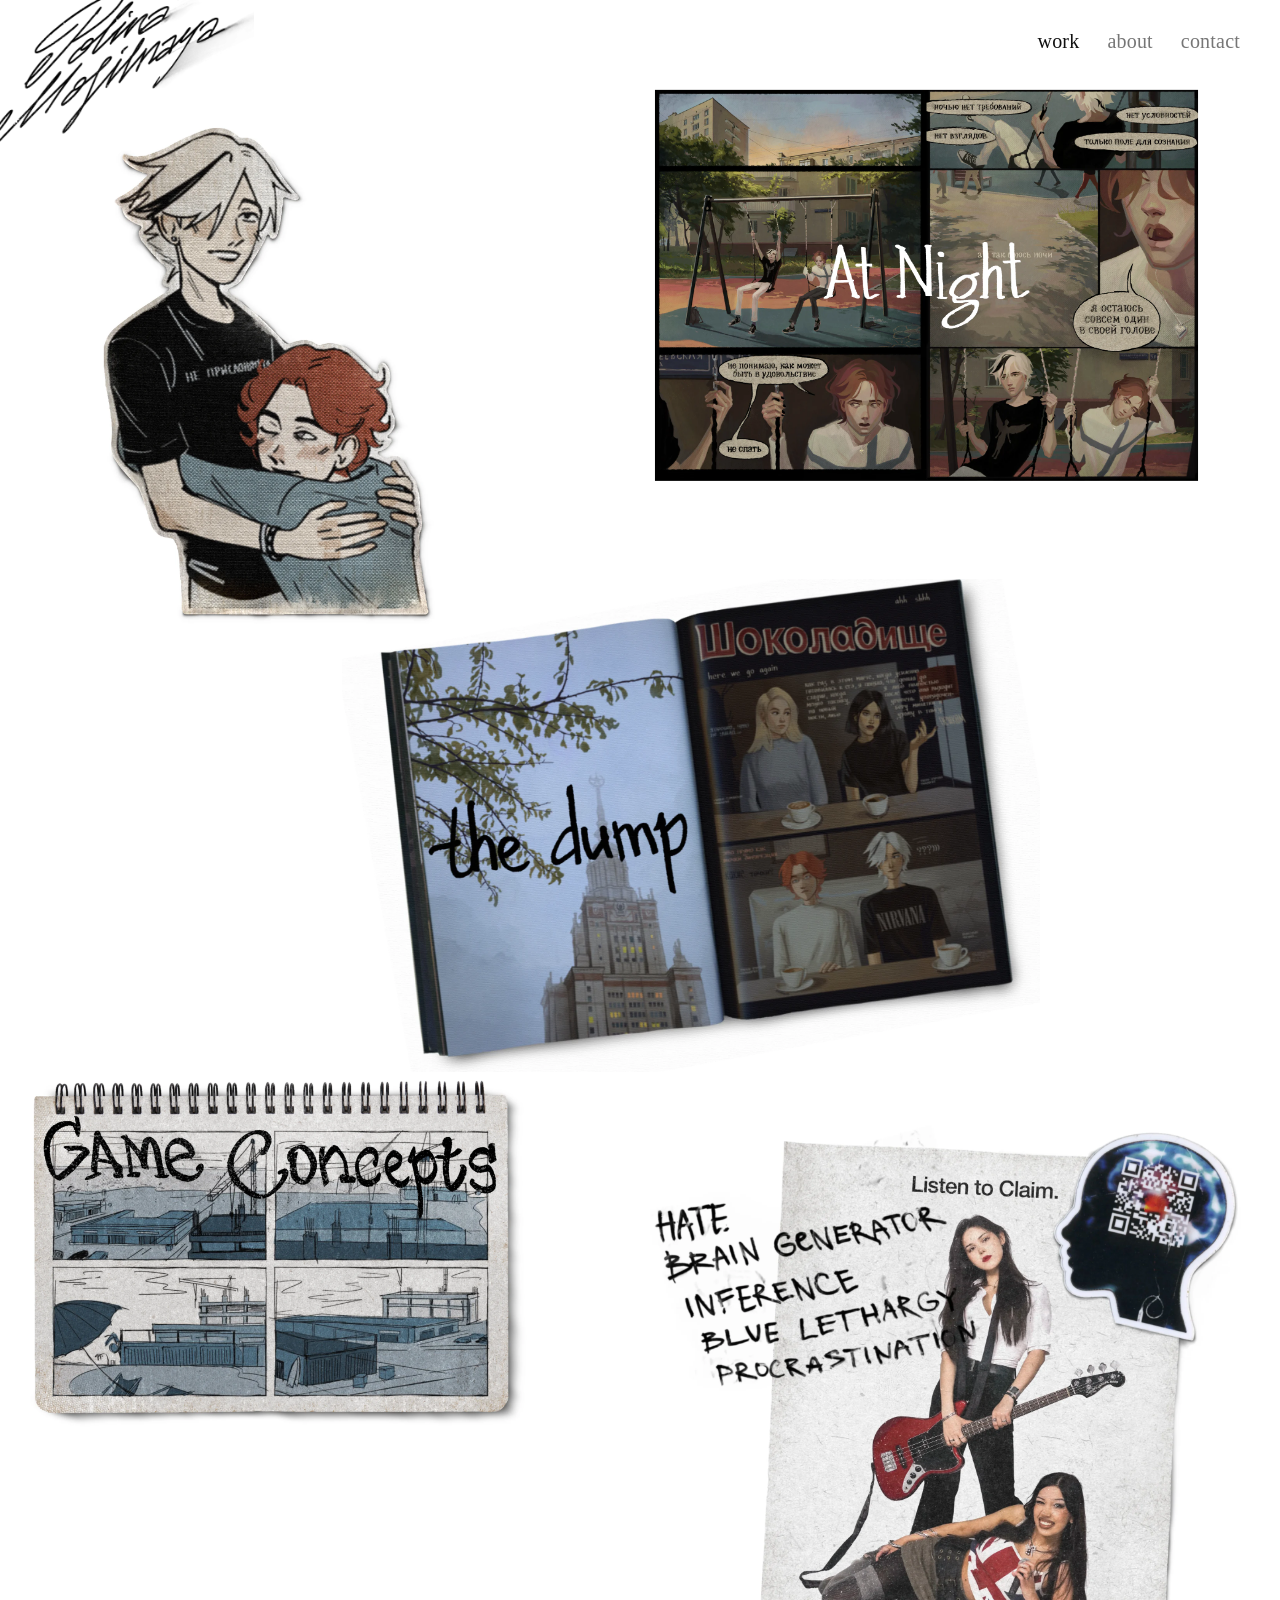
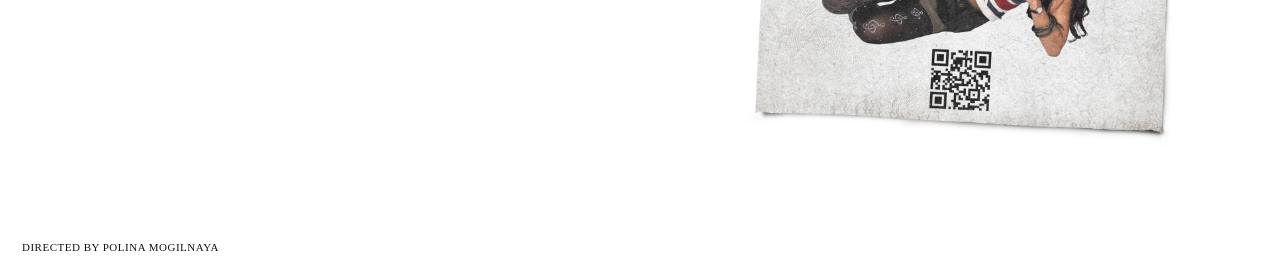
==== commit 4a7a622c: "minilogo" ====
--- a/index.html
+++ b/index.html
@@ -4,6 +4,8 @@
     <meta charset="UTF-8">
     <meta name="viewport" content="width=device-width, initial-scale=1.0">
     <meta name="theme-color" content="#ffffff">
+    <link rel="icon" type="image/png" href="images/favicon.png">
+    <link rel="apple-touch-icon" href="images/apple-touch-icon.png">
 
     <title>Polina Mogilnaya</title>
     <meta
--- a/style.css
+++ b/style.css
@@ -2,7 +2,7 @@
 
 :root {
     --ink: #111111;
-    --muted: #999999;            /* серый меню и ссылок; для лучшей читаемости можно #767676 */
+    --muted: #767676;            /* серый меню и ссылок */
     --gutter: 22px;              /* боковые поля на телефоне */
     --gutter-wide: 40px;         /* боковые поля на десктопе */
     --content-max: 1100px;
